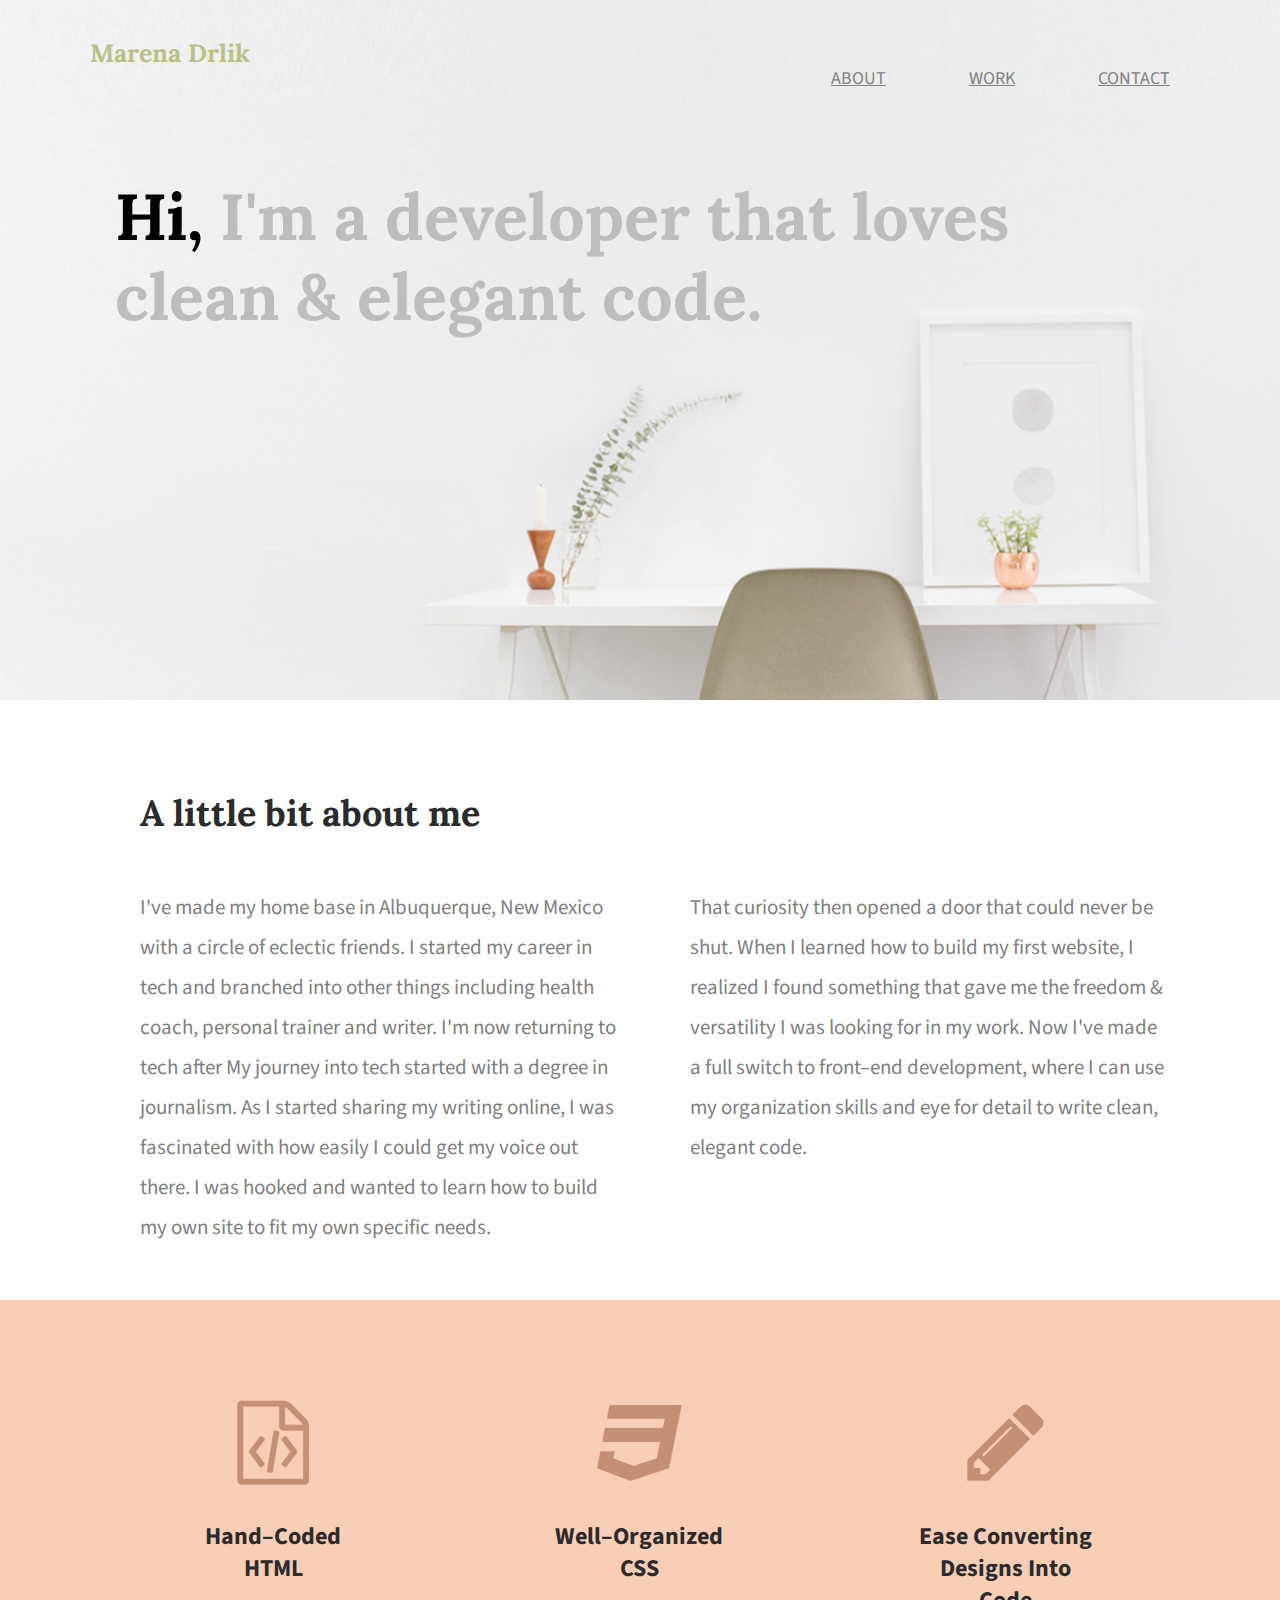
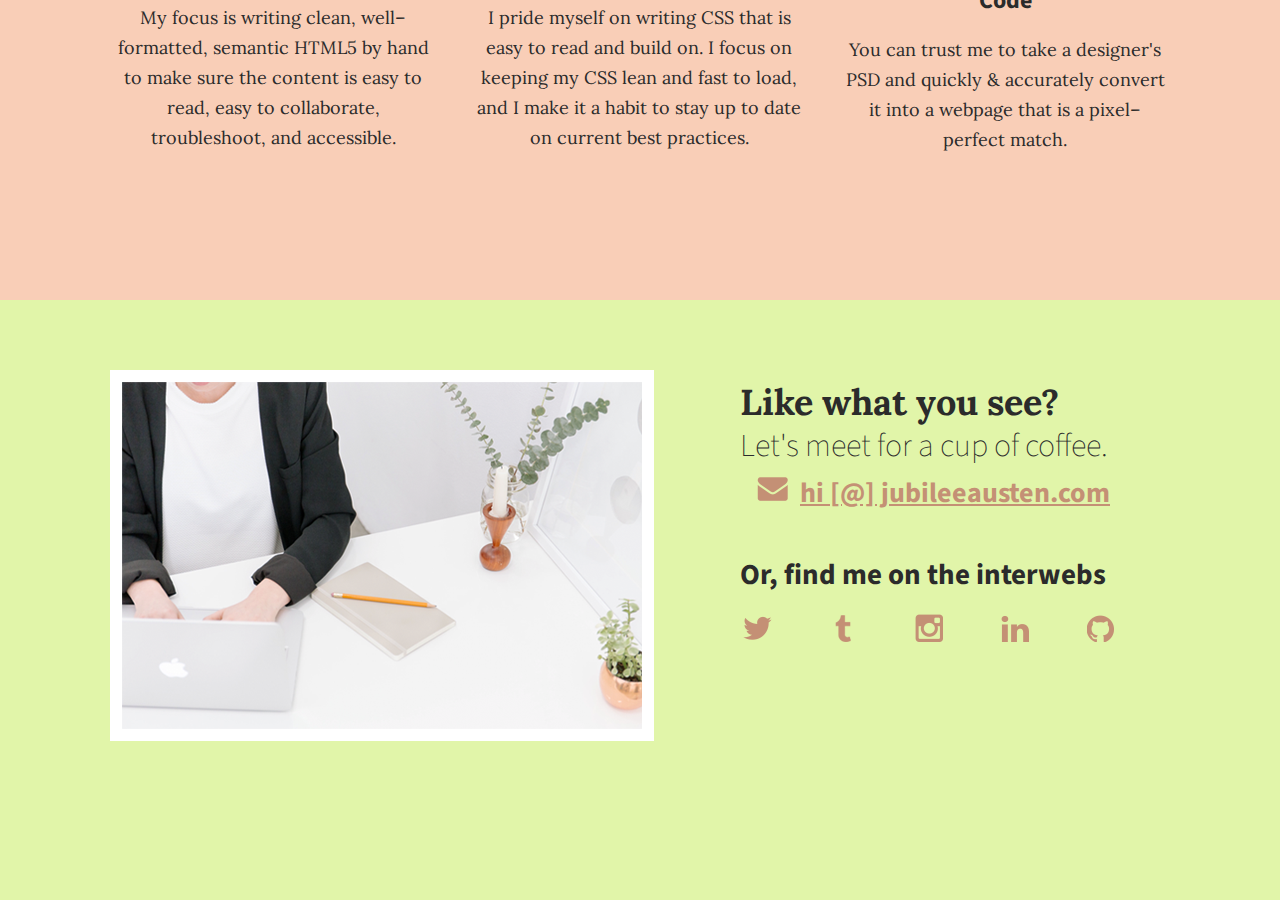
==== index.html @ fa3e3441 "My professional website" ====
<!DOCTYPE html>
<html lang="en">
<head>
	<meta charset="utf-8" />
	<title>Marena Drlik | Developer</title>
	<link rel="stylesheet" href="css/normalize.css">
	<link rel="stylesheet" href="css/main.css">
	<link href='https://fonts.googleapis.com/css?family=Source+Sans+Pro:400,700' rel='stylesheet' type='text/css'>
	<link href="https://fonts.googleapis.com/css?family=Lora:400,700" rel="stylesheet" type="text/css">
	<meta name="generator" content="BBEdit 12.1" />
</head>
<body>
	<header>
		<div class="full-width">
			<div class="half-width">
				<h1>Marena Drlik</h1>
			</div>
			<div class="half-width">
				<nav>
					<ul>
						<li><a href="#about">about</a></li>
						<li><a href="#work">work</a></li>
						<li><a href="#contact">contact</a></li>
					</ul>
				</nav>
			</div>
			<h2>Hi, <span>I'm a developer that loves clean &amp; elegant code.</span></h2>
		</div>
	</header>
	
	<main>
		<section id="about">
			<div class="full-width">
				<h2>A little bit about me</h2>
				<div class="half-width">
					<p>I've made my home base in Albuquerque, New Mexico with a circle of eclectic friends. I started my career in tech and branched into other things including health coach, personal trainer and writer. I'm now returning to tech after  My journey into tech started with a degree in journalism. As I started sharing my writing online, I was fascinated with how easily I could get my voice out there. I was hooked and wanted to learn how to build my own site to fit my own specific needs.</p>					
				</div>
				<div class="half-width">
				<p>That curiosity then opened a door that could never be shut. When I learned how to build my first website, I realized I found something that gave me the freedom &amp; versatility I was looking for in my work. Now I've made a full switch to front&ndash;end development, where I can use my organization skills and eye for detail to write clean, elegant code.</p>
				</div>
			</div>
		</section>
		
		<section id="work">
			<div class="full-width">
				<div class="third-width">
					<img src="image/icon-html.png" alt="HTML Icon"/>
					<h3>Hand&ndash;Coded HTML</h3>
					<p>My focus is writing clean, well&ndash;formatted, semantic HTML5 by hand to make sure the content is easy to read, easy to collaborate, troubleshoot, and accessible.</p>
				</div>
				<div class="third-width">
					<img src="image/icon-css.png" alt="CSS Icon"/>
					<h3>Well&ndash;Organized CSS</h3>
					<p>I pride myself on writing CSS that is easy to read and build on. I focus on keeping my CSS lean and fast to load, and I make it a habit to stay up to date on current best practices.</p> 
				</div>
				<div class="third-width">
					<img src="image/icon-pencil.png" alt="Pencil Icon"/>
					<h3>Ease Converting Designs Into Code</h3>
					<p>You can trust me to take a designer's PSD and quickly &amp; accurately convert it into a webpage that is a pixel&ndash;perfect match.</p>
				</div>
			</div>
		</section>
		
		<footer id="contact">
			<div class="full-width">
				<div class="half-width">
					<img id="contact-img" src="image/contact.png" alt="Woman Working at Laptop">
				</div>
				<div class="half-width">
					<h2>Like what you see?</h2>
					<h3 id="email-header">Let's meet for a cup of coffee.</h3>
					<a href="mailto:hi@jubileeausten.com"><img id="envelope" src="image/icon-envelope.png" alt="Envelope Icon">hi [@] jubileeausten.com</a>
					<h3 id="socialmedia-header">Or, find me on the interwebs</h3>
					<ul>
						<li><a href="http://www.twitter.com"><img src="image/icon-twitter.png" alt="Twitter Icon"></a></li>
						<li><a href="http://www.tumblr.com"><img src="image/icon-tumblr.png" alt="Tumblr Icon"></a></li>
						<li><a href="http://www.instagram.com"><img src="image/icon-instagram.png" alt="Instagram Icon"></a></li>
						<li><a href="http://www.linkedin.com"><img src="image/icon-linkedin.png" alt="LinkedIn Icon"></a></li>
						<li><a href="http://www.github.com"><img src="image/icon-github.png" alt="GitHub Icon"></a></li>
					</ul>
				</div>
			</div>
		</footer>
	</main>
</body>
</html>
---- css/main.css ----
/****** BASE STYLES ********/
body{
	font-family: 'Source Sans Pro', sans serif;
	color: #2b2b2b;
}

#about, #work, #contact {
	height: 600px;
}

/****** GRID ******/
.full-width{
	width: 1100px;
	margin: 0 auto;
}

.half-width{
	width: 550px;
	float: left;
}

.third-width{
	width: 366px;
	float: left;
}

/****** Header Section ******/
header{
	background: no-repeat url("../image/hero-700.png");
	background-size: cover;
	height: 700px;
}

header h1{
	padding: 20px 0;
	font-family: "Lora";
	font-size: 25px;
	color: #BBC085;
}

header h2{
	width: 900px;
	clear: both;
	font-family: "Lora";
	font-size: 65px;
	line-height: 80px;
	color: black;
	padding: 20px 0 20px 25px;
}
header h2 span{
	color: #BDBDBD;
}

nav{
	float: right;
	padding: 50px 20px;
}

nav ul li{
	display: inline-block;
}

nav ul li a{
	text-transform: uppercase;
	text-decoration: underline;
	font-size: 18px;
	color: #828282;
	padding-left: 80px;
}

/****** About Section ******/
#about .full-width{
	padding: 60px 0;
}

#about h2{
	font-family: "Lora", serif;
	font-size: 36px;
	padding-left: 50px;
}

#about p{
	font-size: 21px;
	color: #7F7F7F;
	line-height: 40px;
	padding-left: 50px;
	padding-right: 20px;
}

/****** Work Section ******/
#work{
	background: #F9CEB7;
	text-align: center;
}

#work .full-width{
	padding: 100px 0;
}

#work img{
	padding-bottom: 30px;
}

#work h3{
	font-size: 24px;
	line-height: 32px;
	width: 50%;
	margin: 0 auto;
}

#work p{
	font-family: "Lora";
	font-size: 18px;
	line-height: 30px;
	padding: 0 20px;
}

/****** Contact Section (in footer) ******/
#contact{
	background: #E1F5A9;
}

#contact .full-width{
	padding: 50px 0;
}

#contact img#contact-img{
	margin: 20px;
	border: 12px solid #FFFFFF;
}

#contact h2, #contact #email-header, #contact #socialmedia-header, #contact ul
{
	padding-left: 100px;
}

#contact #envelope{
	padding: 0 10px 0 115px;
}

#contact h2{
	font-family: "Lora";
	font-size: 36px;
	line-height: 44px;
}

#contact #email-header{
	font-size: 32px;
	font-weight: 100;
	line-height: 44px;
	margin: -30px 0 5px 0;
}

#contact #socialmedia-header{
	font-size: 29px;
	font-weight: bold;
	line-height: 44px;
	margin: 40px 0 0 0;
}

#contact a{
	text-decoration: underline;
	color: #C49075;
	font-weight: bold;
	font-size: 28px;
}

#contact ul{
	list-style: none;
}

#contact ul li{
	display: inline-block;
}

#contact ul img{
	font-size: 32px;
	padding-right: 48px;
}
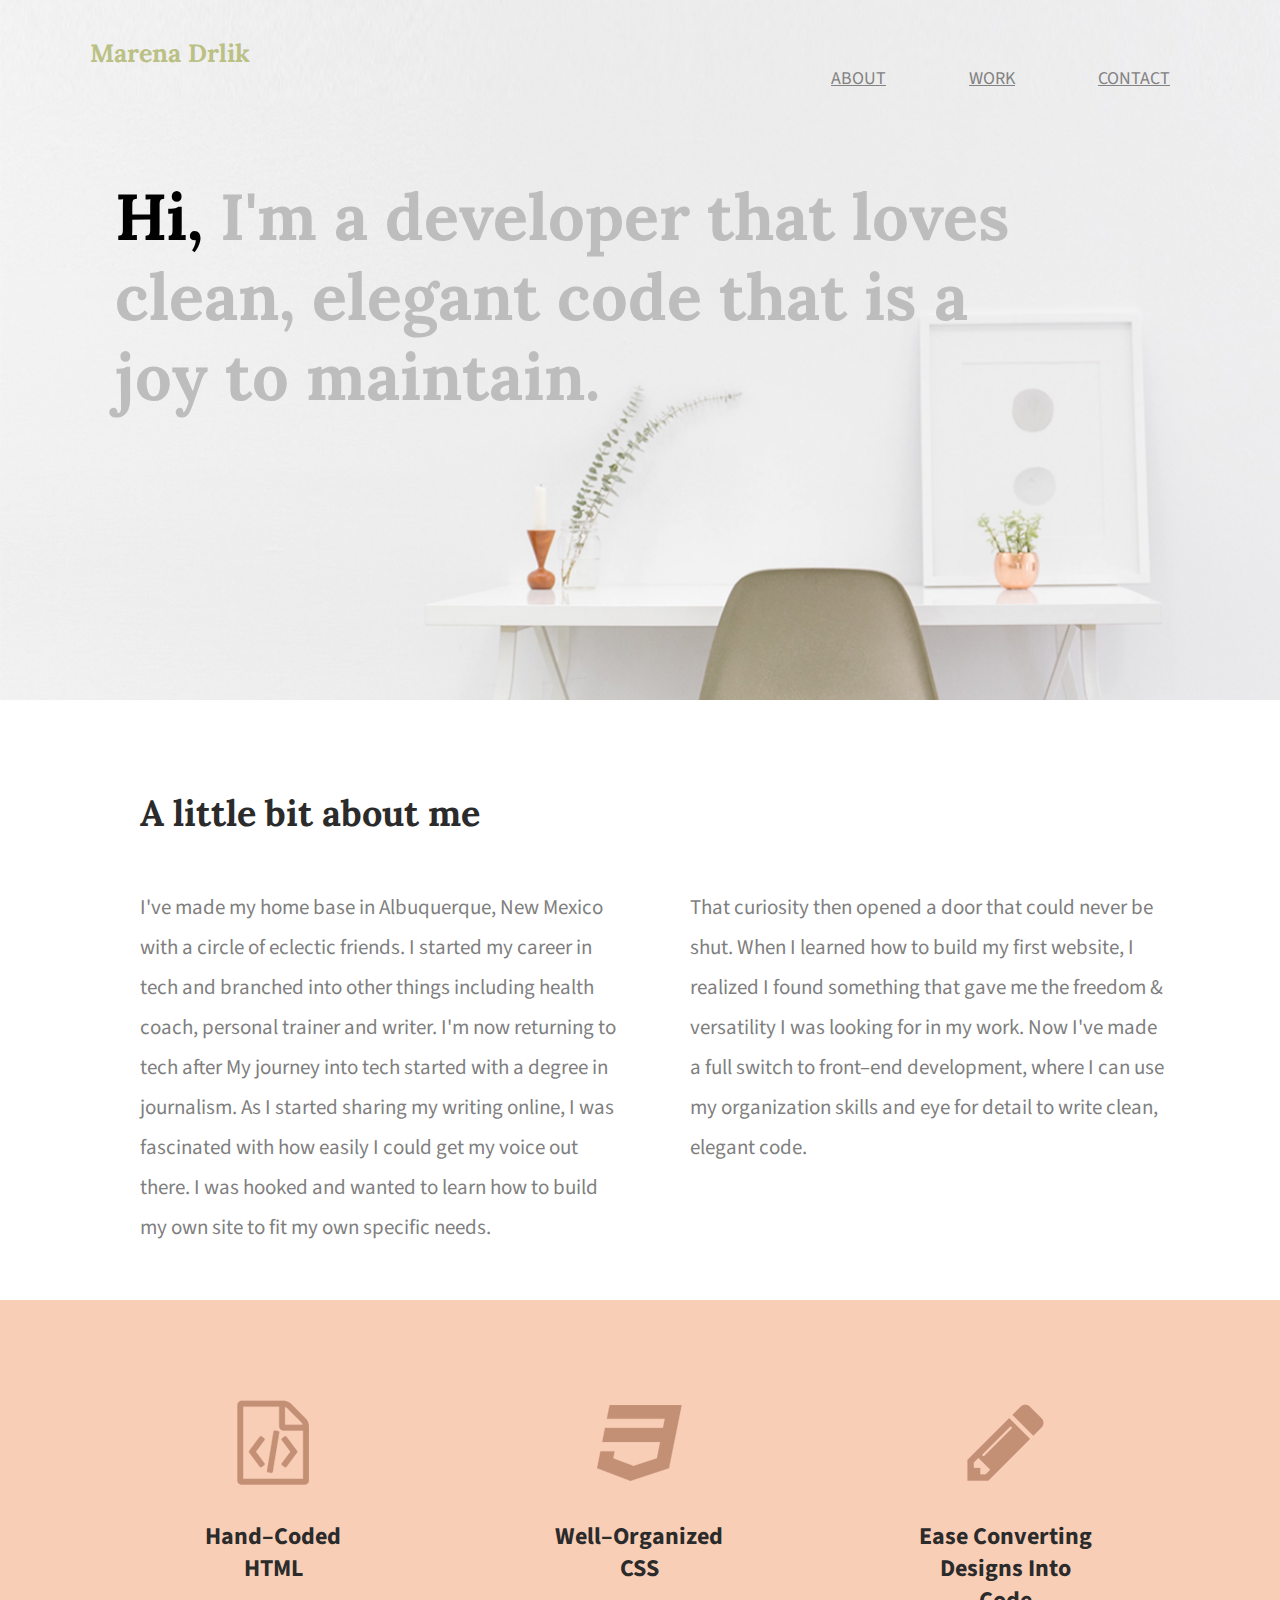
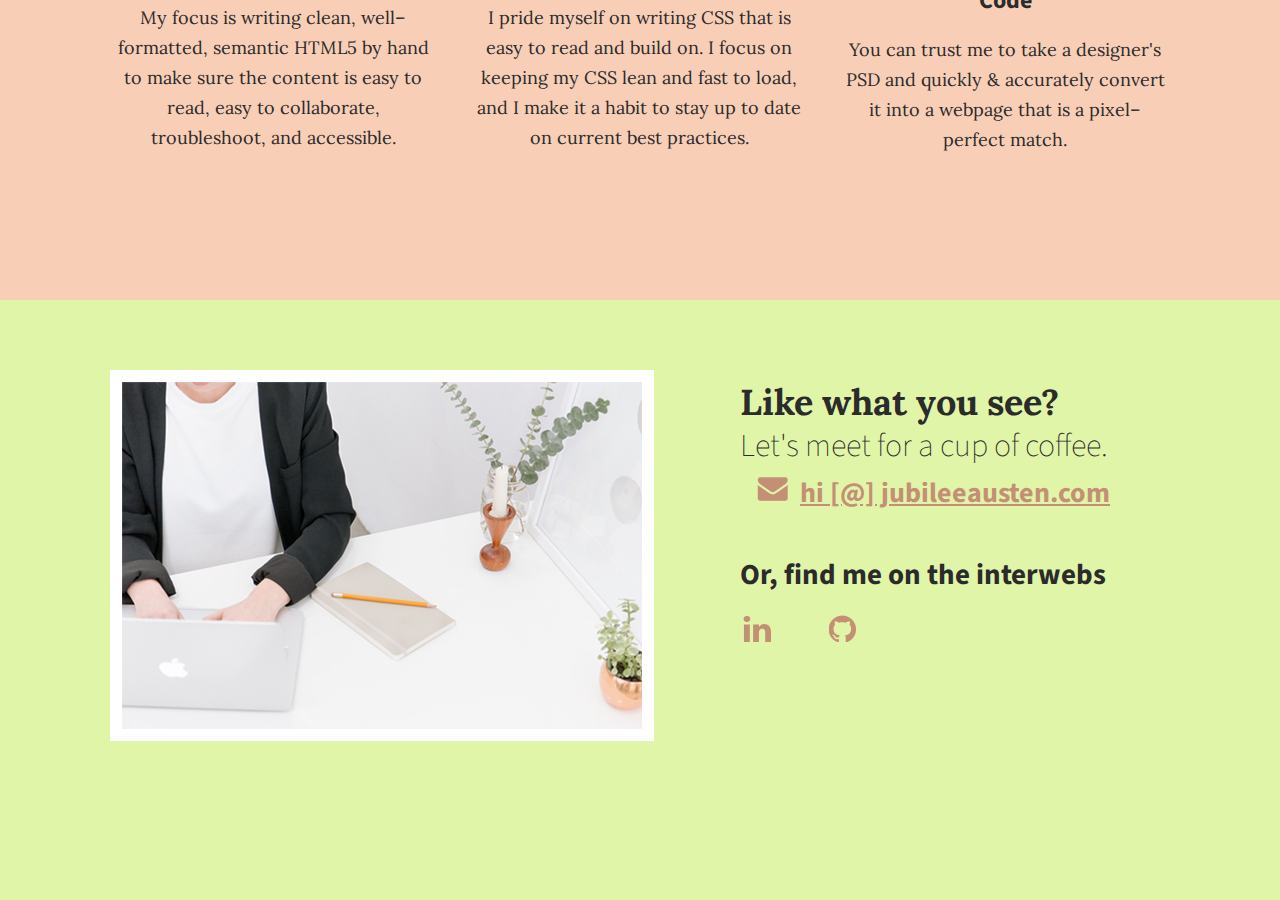
==== commit 8f7f83fa: "Update index.html" ====
--- a/index.html
+++ b/index.html
@@ -24,7 +24,7 @@
 					</ul>
 				</nav>
 			</div>
-			<h2>Hi, <span>I'm a developer that loves clean &amp; elegant code.</span></h2>
+			<h2>Hi, <span>I'm a developer that loves clean, elegant code that is a joy to maintain.</span></h2>
 		</div>
 	</header>
 	
@@ -69,14 +69,11 @@
 				<div class="half-width">
 					<h2>Like what you see?</h2>
 					<h3 id="email-header">Let's meet for a cup of coffee.</h3>
-					<a href="mailto:hi@jubileeausten.com"><img id="envelope" src="image/icon-envelope.png" alt="Envelope Icon">hi [@] jubileeausten.com</a>
+					<a href="mailto:drlik@drlikwebdeveloper.com"><img id="envelope" src="image/icon-envelope.png" alt="Envelope Icon">hi [@] jubileeausten.com</a>
 					<h3 id="socialmedia-header">Or, find me on the interwebs</h3>
 					<ul>
-						<li><a href="http://www.twitter.com"><img src="image/icon-twitter.png" alt="Twitter Icon"></a></li>
-						<li><a href="http://www.tumblr.com"><img src="image/icon-tumblr.png" alt="Tumblr Icon"></a></li>
-						<li><a href="http://www.instagram.com"><img src="image/icon-instagram.png" alt="Instagram Icon"></a></li>
-						<li><a href="http://www.linkedin.com"><img src="image/icon-linkedin.png" alt="LinkedIn Icon"></a></li>
-						<li><a href="http://www.github.com"><img src="image/icon-github.png" alt="GitHub Icon"></a></li>
+						<li><a href="https://www.linkedin.com/in/marenadrlik/"><img src="image/icon-linkedin.png" alt="LinkedIn Icon"></a></li>
+						<li><a href="http://www.github.com/mdrlik0125"><img src="image/icon-github.png" alt="GitHub Icon"></a></li>
 					</ul>
 				</div>
 			</div>
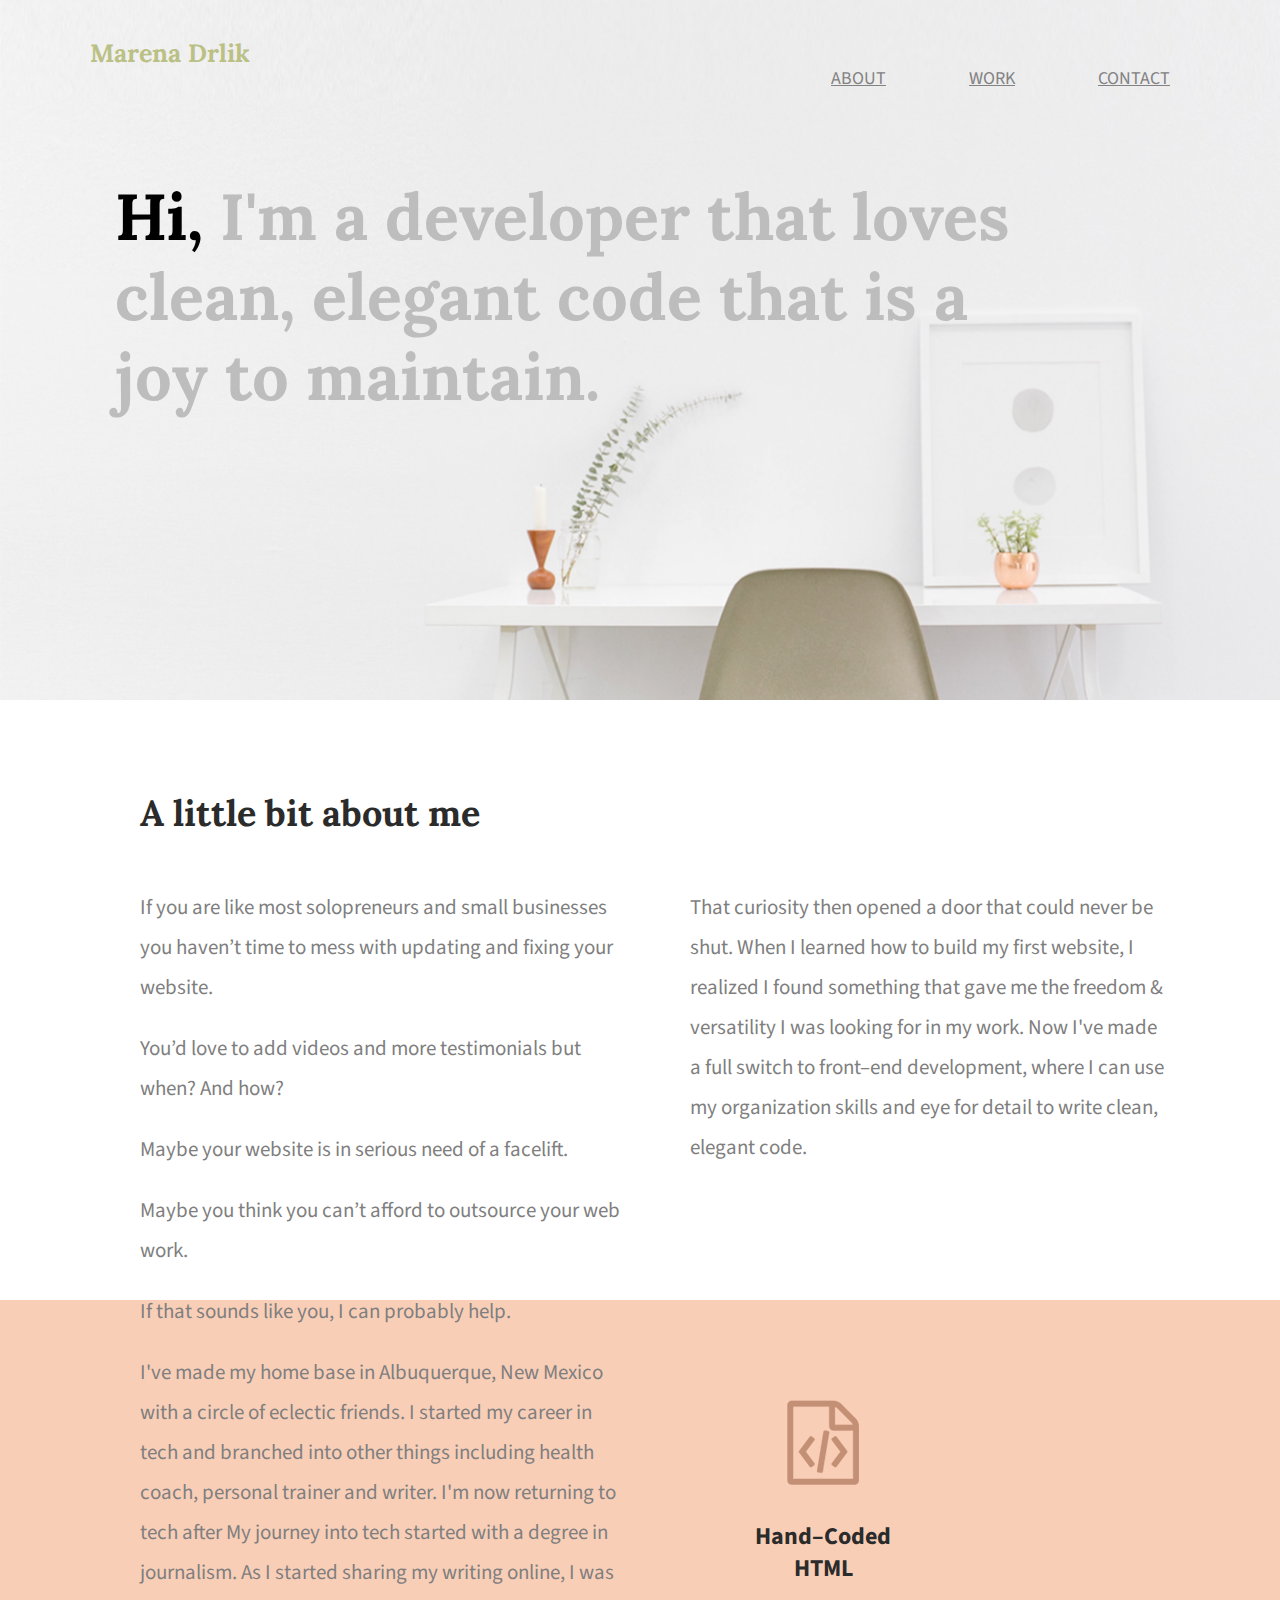
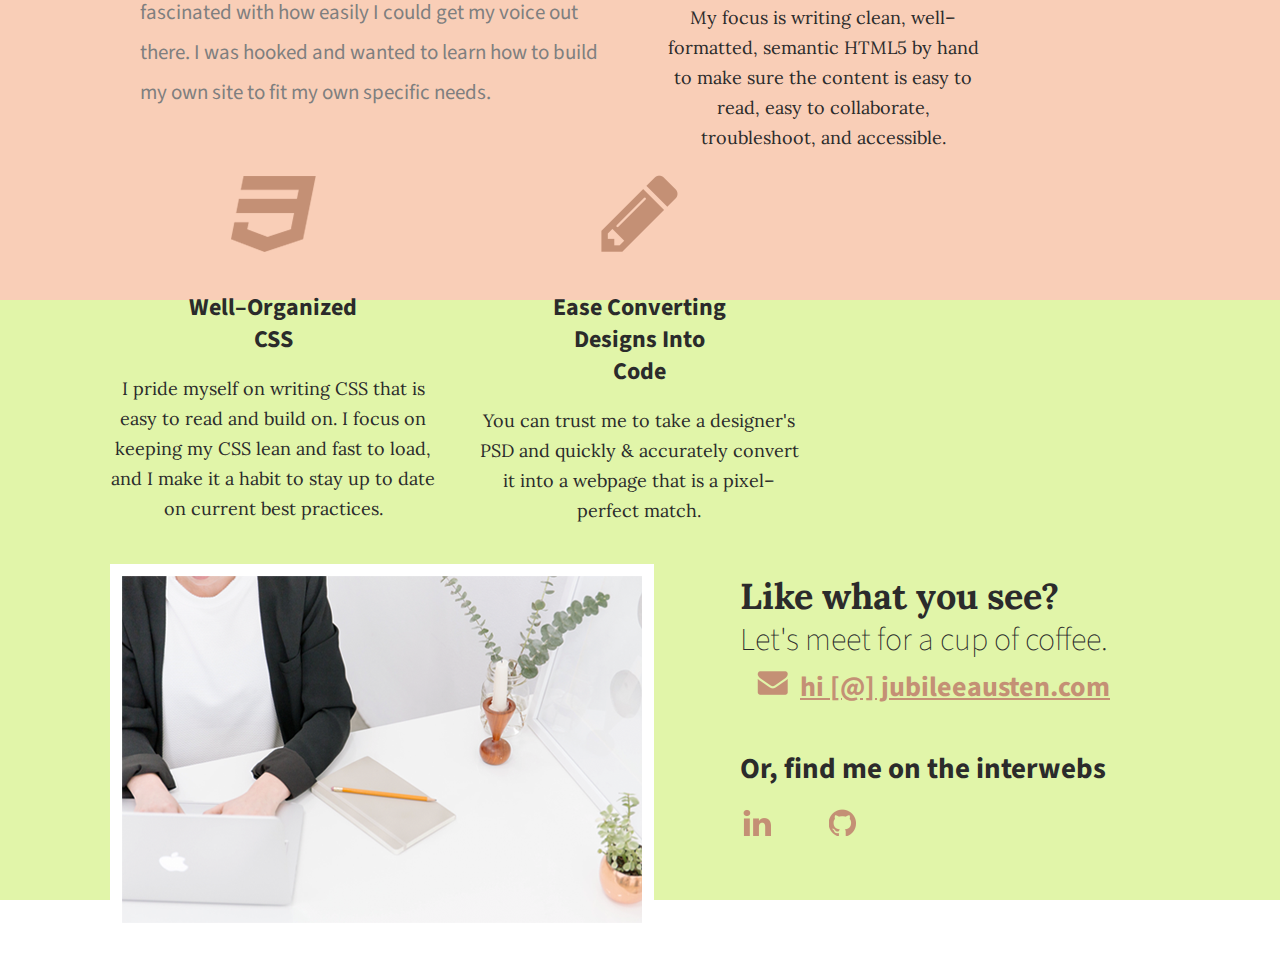
==== commit 3774c910: "Update index.html" ====
--- a/index.html
+++ b/index.html
@@ -33,7 +33,12 @@
 			<div class="full-width">
 				<h2>A little bit about me</h2>
 				<div class="half-width">
-					<p>I've made my home base in Albuquerque, New Mexico with a circle of eclectic friends. I started my career in tech and branched into other things including health coach, personal trainer and writer. I'm now returning to tech after  My journey into tech started with a degree in journalism. As I started sharing my writing online, I was fascinated with how easily I could get my voice out there. I was hooked and wanted to learn how to build my own site to fit my own specific needs.</p>					
+					<p>If you are like most solopreneurs and small businesses you haven’t time to mess with updating and fixing your website.</p>
+					<p>You’d love to add videos and more testimonials but when? And how?</p>
+					<p>Maybe your website is in serious need of a facelift. </p>
+					<p>Maybe you think you can’t afford to outsource your web work.</p>
+					<p>If that sounds like you, I can probably help.</p>
+<p>I've made my home base in Albuquerque, New Mexico with a circle of eclectic friends. I started my career in tech and branched into other things including health coach, personal trainer and writer. I'm now returning to tech after  My journey into tech started with a degree in journalism. As I started sharing my writing online, I was fascinated with how easily I could get my voice out there. I was hooked and wanted to learn how to build my own site to fit my own specific needs.</p>					
 				</div>
 				<div class="half-width">
 				<p>That curiosity then opened a door that could never be shut. When I learned how to build my first website, I realized I found something that gave me the freedom &amp; versatility I was looking for in my work. Now I've made a full switch to front&ndash;end development, where I can use my organization skills and eye for detail to write clean, elegant code.</p>
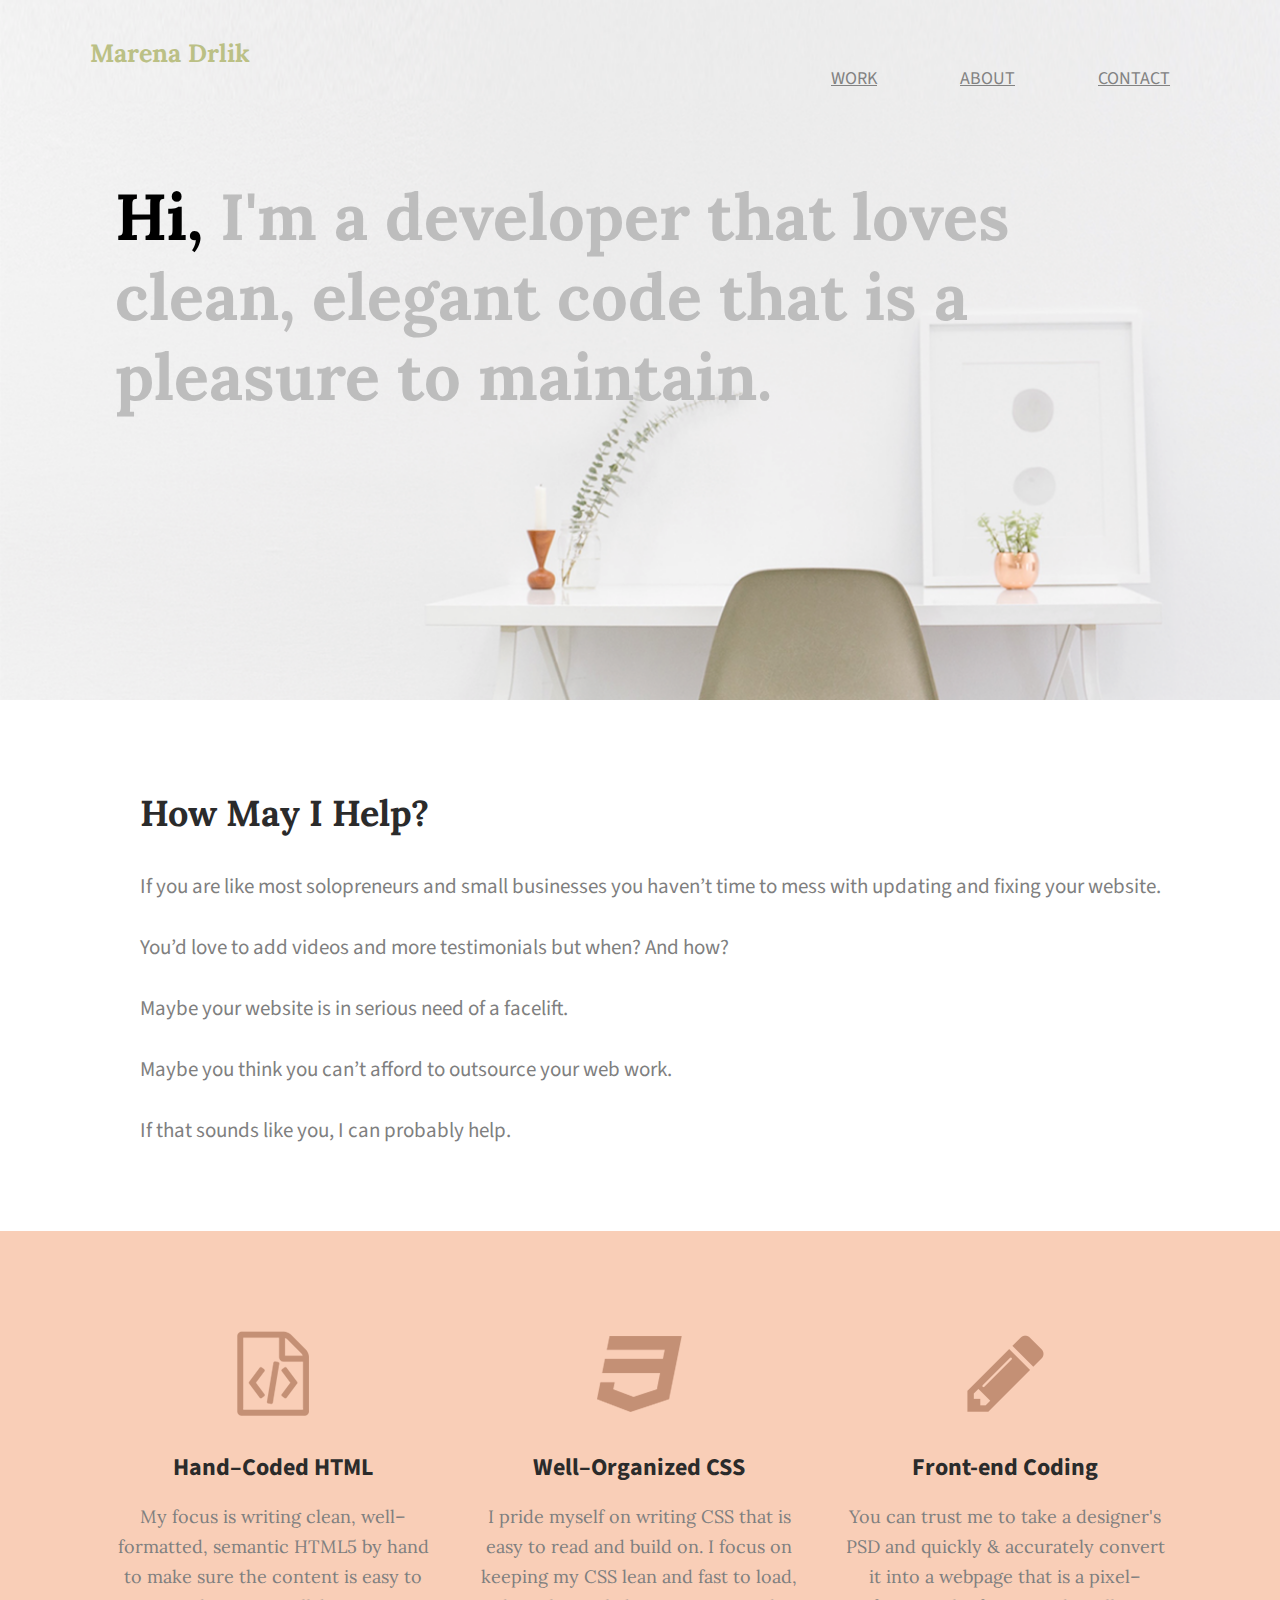
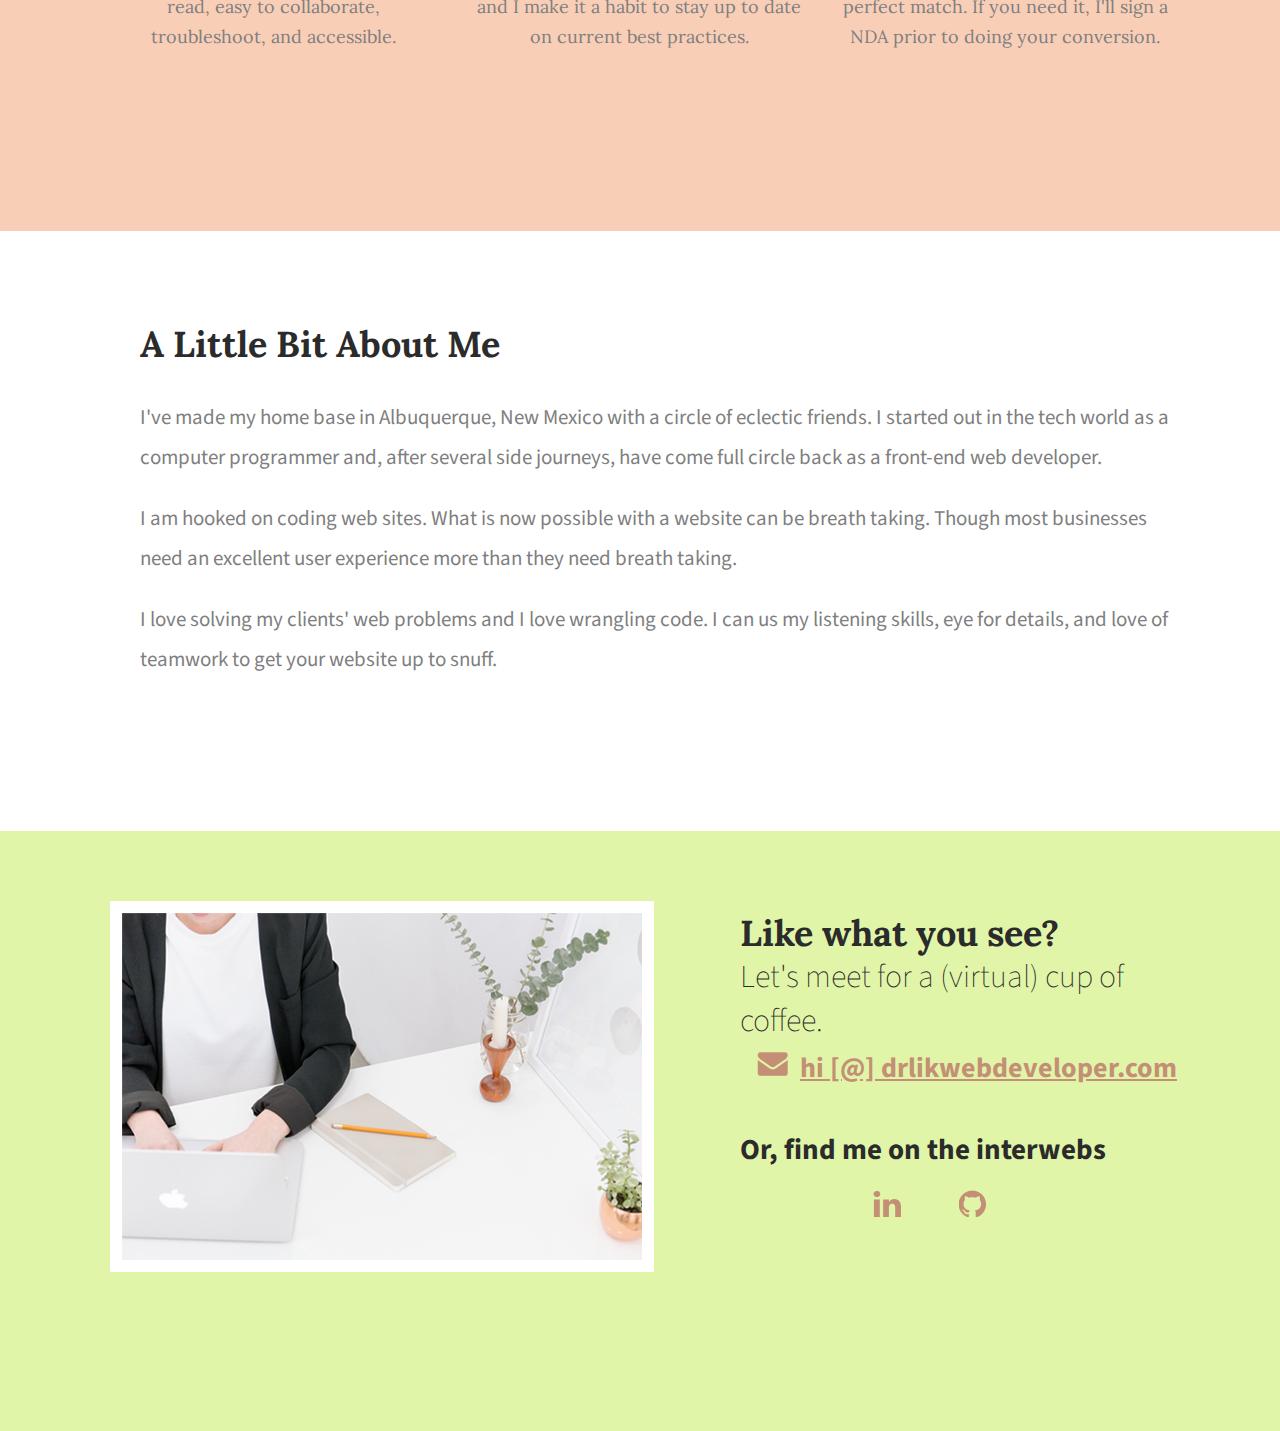
==== commit ee4d91cf: "Got all the desired changed into website" ====
--- a/index.html
+++ b/index.html
@@ -18,35 +18,27 @@
 			<div class="half-width">
 				<nav>
 					<ul>
+						<li><a href="#work1">work</a></li>
 						<li><a href="#about">about</a></li>
-						<li><a href="#work">work</a></li>
 						<li><a href="#contact">contact</a></li>
 					</ul>
 				</nav>
 			</div>
-			<h2>Hi, <span>I'm a developer that loves clean, elegant code that is a joy to maintain.</span></h2>
+			<h2>Hi, <span>I'm a developer that loves clean, elegant code that is a pleasure to maintain.</span></h2>
 		</div>
 	</header>
-	
+
 	<main>
-		<section id="about">
+		<section id="work1">
 			<div class="full-width">
-				<h2>A little bit about me</h2>
-				<div class="half-width">
+				<h2>How May I Help?</h2>
 					<p>If you are like most solopreneurs and small businesses you haven’t time to mess with updating and fixing your website.</p>
 					<p>You’d love to add videos and more testimonials but when? And how?</p>
 					<p>Maybe your website is in serious need of a facelift. </p>
 					<p>Maybe you think you can’t afford to outsource your web work.</p>
 					<p>If that sounds like you, I can probably help.</p>
-<p>I've made my home base in Albuquerque, New Mexico with a circle of eclectic friends. I started my career in tech and branched into other things including health coach, personal trainer and writer. I'm now returning to tech after  My journey into tech started with a degree in journalism. As I started sharing my writing online, I was fascinated with how easily I could get my voice out there. I was hooked and wanted to learn how to build my own site to fit my own specific needs.</p>					
-				</div>
-				<div class="half-width">
-				<p>That curiosity then opened a door that could never be shut. When I learned how to build my first website, I realized I found something that gave me the freedom &amp; versatility I was looking for in my work. Now I've made a full switch to front&ndash;end development, where I can use my organization skills and eye for detail to write clean, elegant code.</p>
-				</div>
 			</div>
-		</section>
-		
-		<section id="work">
+			<section id="work2">
 			<div class="full-width">
 				<div class="third-width">
 					<img src="image/icon-html.png" alt="HTML Icon"/>
@@ -56,16 +48,29 @@
 				<div class="third-width">
 					<img src="image/icon-css.png" alt="CSS Icon"/>
 					<h3>Well&ndash;Organized CSS</h3>
-					<p>I pride myself on writing CSS that is easy to read and build on. I focus on keeping my CSS lean and fast to load, and I make it a habit to stay up to date on current best practices.</p> 
+					<p>I pride myself on writing CSS that is easy to read and build on. I focus on keeping my CSS lean and fast to load, and I make it a habit to stay up to date on current best practices.</p>
 				</div>
 				<div class="third-width">
 					<img src="image/icon-pencil.png" alt="Pencil Icon"/>
-					<h3>Ease Converting Designs Into Code</h3>
-					<p>You can trust me to take a designer's PSD and quickly &amp; accurately convert it into a webpage that is a pixel&ndash;perfect match.</p>
+					<h3>Front-end Coding<!-- (PSD to HTML)--></h3>
+					<p>You can trust me to take a designer's PSD and quickly &amp; accurately convert it into a webpage that is a pixel&ndash;perfect match. If you need it, I'll sign a NDA prior to doing your conversion.</p>
 				</div>
 			</div>
 		</section>
-		
+
+		<!--<section id="work">
+
+		</section>-->
+
+		<section id="about">
+			<div class="full-width">
+				<h2>A Little Bit About Me</h2>
+				<p>I've made my home base in Albuquerque, New Mexico with a circle of eclectic friends. I started out in the tech world as a computer programmer and, after several side journeys, have come full circle back as a front-end web developer.</p>
+				<p>I am hooked on coding web sites. What is now possible with a website can be breath taking. Though most businesses need an excellent user experience more than they need breath taking.</p>
+				<p>I love solving my clients' web problems and I love wrangling code. I can us my listening skills, eye for details, and love of teamwork to get your website up to snuff.</p>
+			</div>
+		</section>
+
 		<footer id="contact">
 			<div class="full-width">
 				<div class="half-width">
@@ -73,8 +78,8 @@
 				</div>
 				<div class="half-width">
 					<h2>Like what you see?</h2>
-					<h3 id="email-header">Let's meet for a cup of coffee.</h3>
-					<a href="mailto:drlik@drlikwebdeveloper.com"><img id="envelope" src="image/icon-envelope.png" alt="Envelope Icon">hi [@] jubileeausten.com</a>
+					<h3 id="email-header">Let's meet for a (virtual) cup of coffee.</h3>
+					<a href="drlik@drlikwebdeveloper.com"><img id="envelope" src="image/icon-envelope.png" alt="Envelope Icon">hi [@] drlikwebdeveloper.com</a>
 					<h3 id="socialmedia-header">Or, find me on the interwebs</h3>
 					<ul>
 						<li><a href="https://www.linkedin.com/in/marenadrlik/"><img src="image/icon-linkedin.png" alt="LinkedIn Icon"></a></li>
--- a/css/main.css
+++ b/css/main.css
@@ -4,7 +4,7 @@
 	color: #2b2b2b;
 }
 
-#about, #work, #contact {
+#work1, #work2, #about, #contact {
 	height: 600px;
 }
 
@@ -68,6 +68,53 @@
 	padding-left: 80px;
 }
 
+/****** Work1 Section ******/
+#work1 .full-width{
+	padding: 60px 0;
+}
+
+#work1 h2{
+	font-family: "Lora", serif;
+	font-size: 36px;
+	padding-left: 50px;
+}
+
+#work1 p{
+	font-size: 21px;
+	color: #7F7F7F;
+	line-height: 40px;
+	padding-left: 50px;
+	padding-right: 20px;
+}
+
+/****** Work2 Section ******/
+#work2{
+	background: #F9CEB7;
+	text-align: center;
+}
+
+#work2 .full-width{
+	padding: 100px 0;
+}
+
+#work2 img{
+	padding-bottom: 30px;
+}
+
+#work2 h3{
+	font-size: 24px;
+	line-height: 32px;
+	width: 60%;
+	margin: 0 auto;
+}
+
+#work2 p{
+	font-family: "Lora";
+	font-size: 18px;
+	line-height: 30px;
+	padding: 0 20px;
+}
+
 /****** About Section ******/
 #about .full-width{
 	padding: 60px 0;
@@ -85,34 +132,6 @@
 	line-height: 40px;
 	padding-left: 50px;
 	padding-right: 20px;
-}
-
-/****** Work Section ******/
-#work{
-	background: #F9CEB7;
-	text-align: center;
-}
-
-#work .full-width{
-	padding: 100px 0;
-}
-
-#work img{
-	padding-bottom: 30px;
-}
-
-#work h3{
-	font-size: 24px;
-	line-height: 32px;
-	width: 50%;
-	margin: 0 auto;
-}
-
-#work p{
-	font-family: "Lora";
-	font-size: 18px;
-	line-height: 30px;
-	padding: 0 20px;
 }
 
 /****** Contact Section (in footer) ******/
@@ -171,18 +190,11 @@
 
 #contact ul li{
 	display: inline-block;
+	position: relative;
+	left: 130px;
 }
 
 #contact ul img{
 	font-size: 32px;
 	padding-right: 48px;
 }
-
-
-
-
-
-
-
-
-
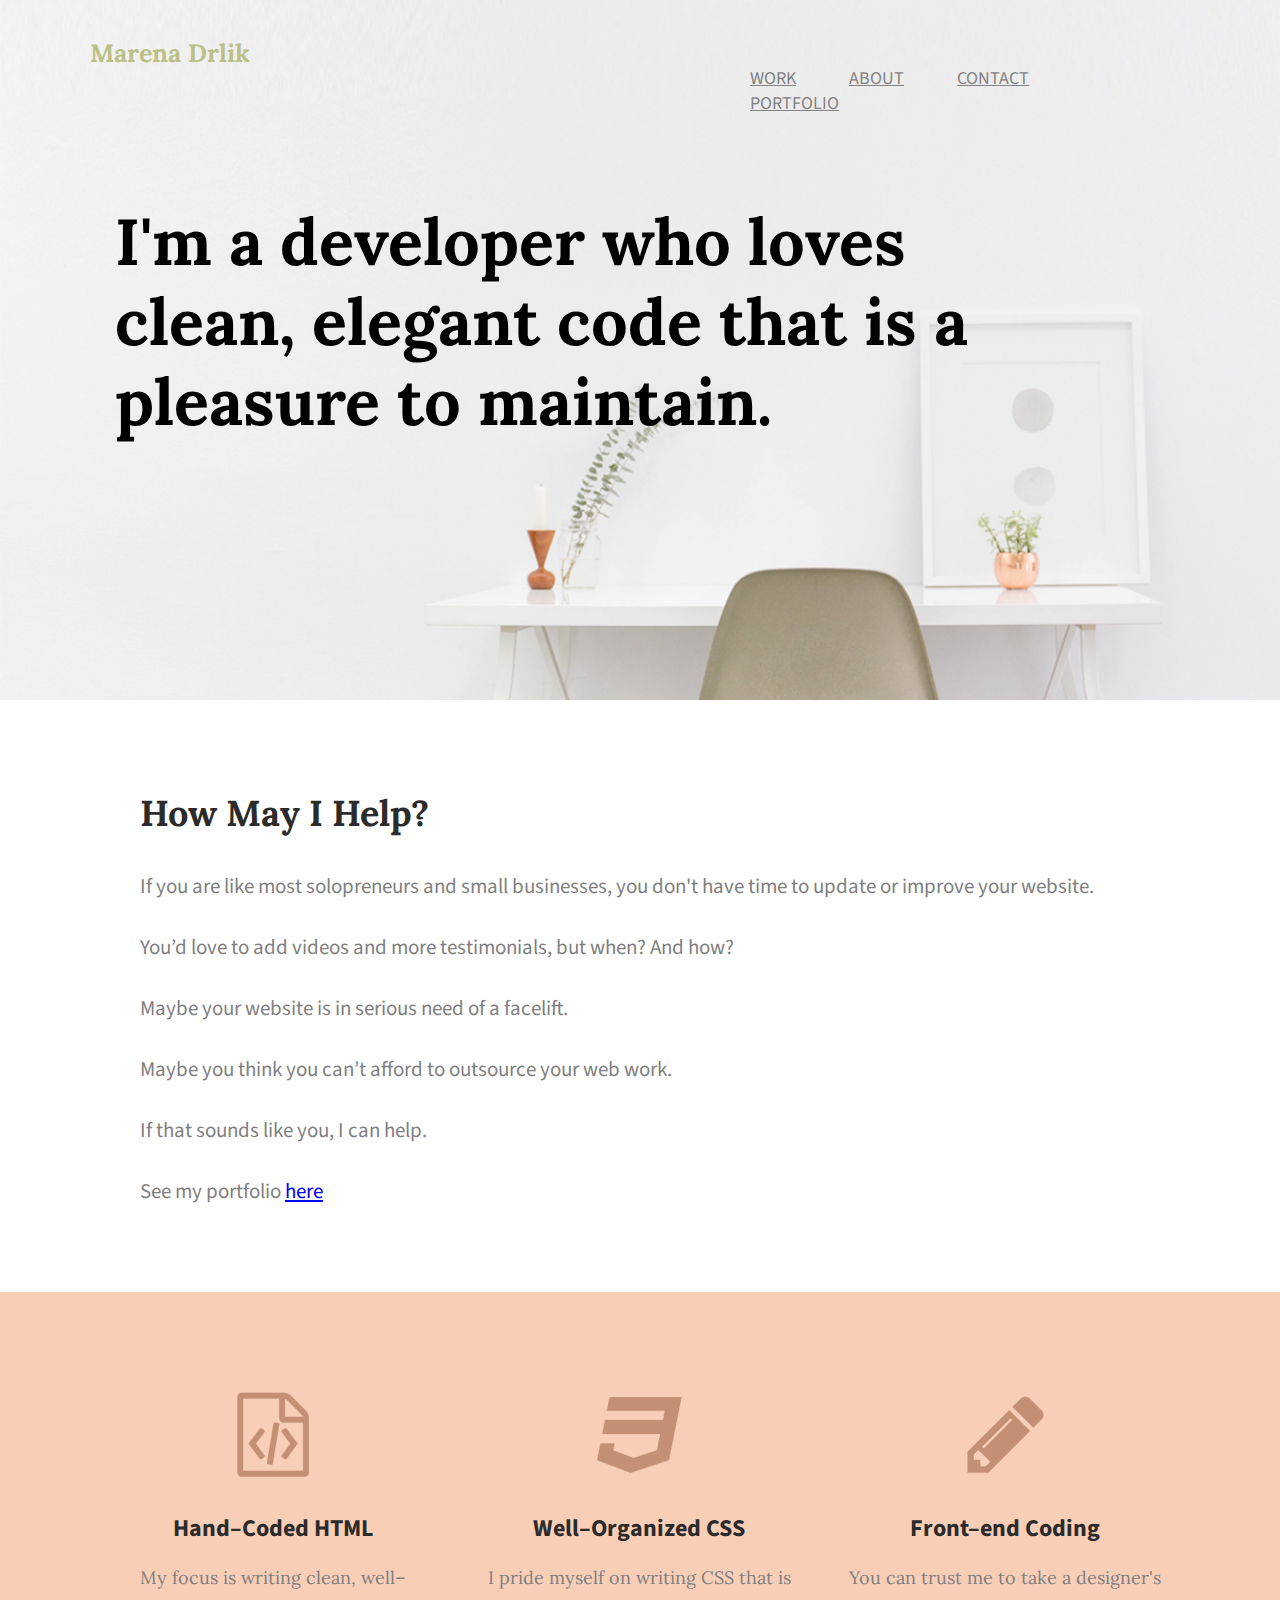
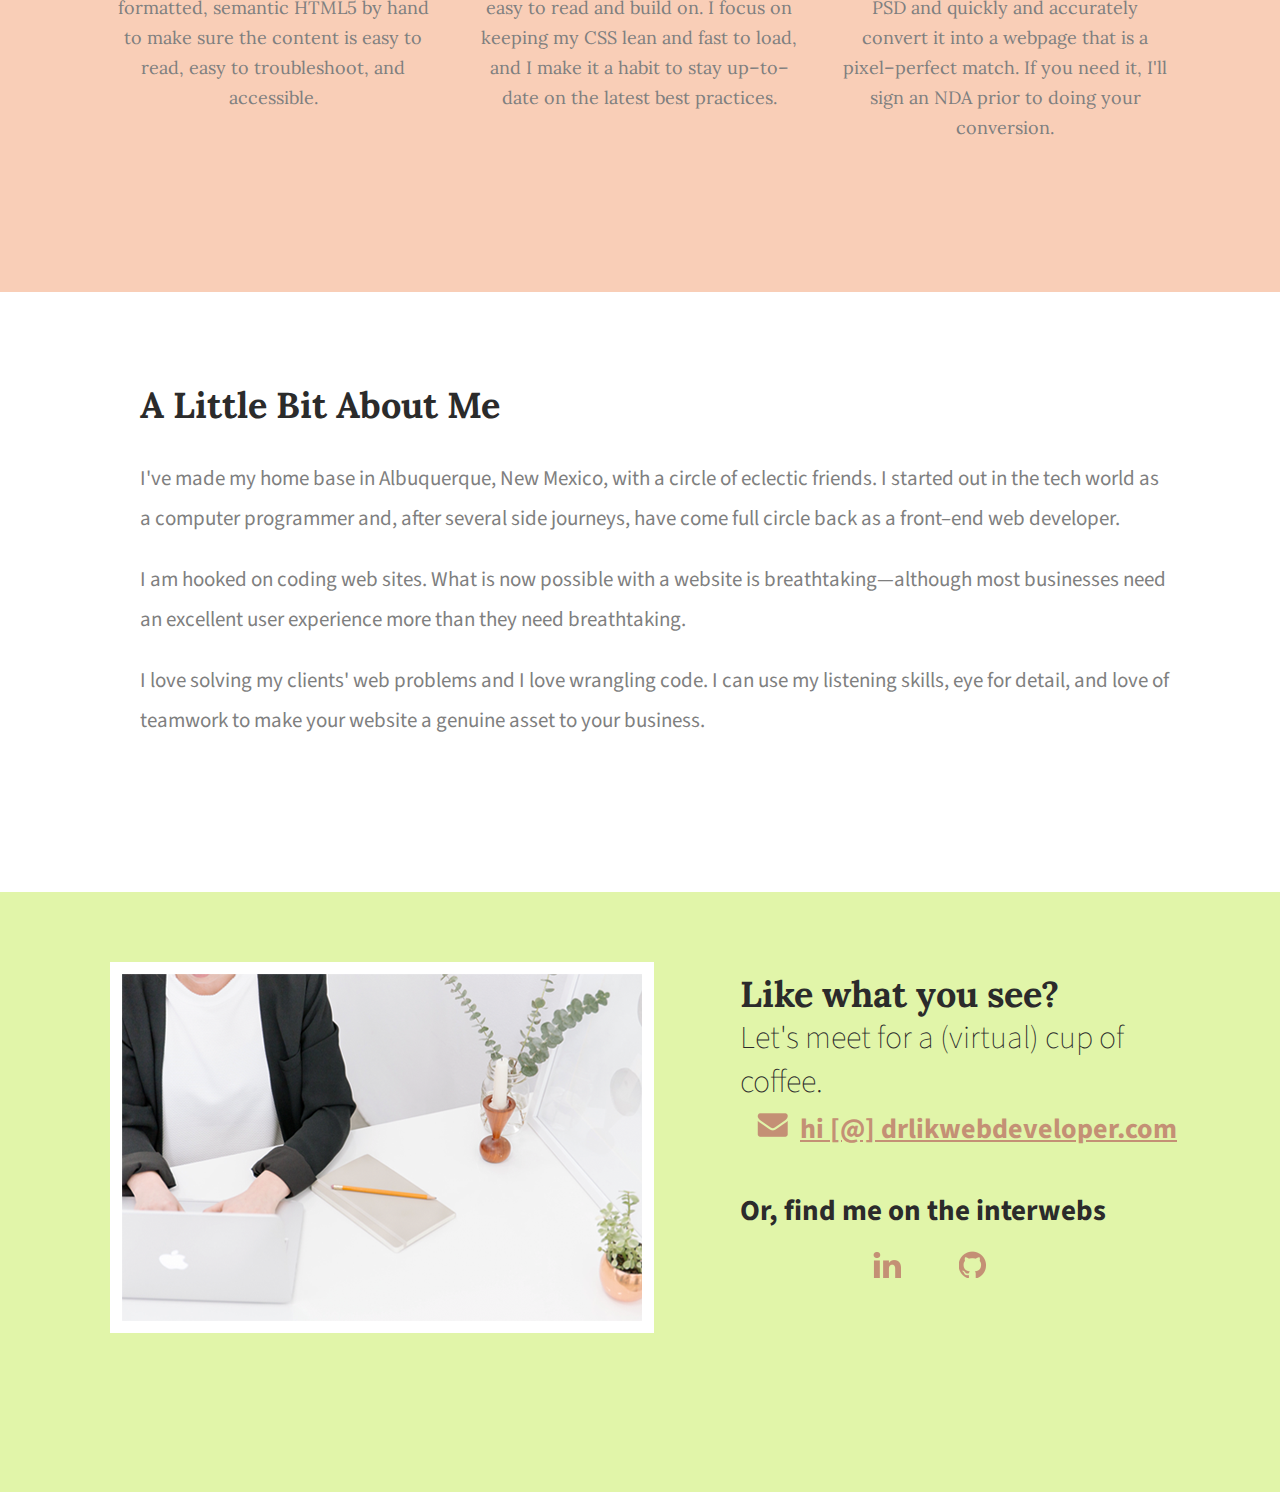
==== commit 3e3a815b: "Copyedits added to website" ====
--- a/index.html
+++ b/index.html
@@ -7,7 +7,6 @@
 	<link rel="stylesheet" href="css/main.css">
 	<link href='https://fonts.googleapis.com/css?family=Source+Sans+Pro:400,700' rel='stylesheet' type='text/css'>
 	<link href="https://fonts.googleapis.com/css?family=Lora:400,700" rel="stylesheet" type="text/css">
-	<meta name="generator" content="BBEdit 12.1" />
 </head>
 <body>
 	<header>
@@ -21,10 +20,11 @@
 						<li><a href="#work1">work</a></li>
 						<li><a href="#about">about</a></li>
 						<li><a href="#contact">contact</a></li>
+						<li><a href="work/index.html">portfolio</a></li>
 					</ul>
 				</nav>
 			</div>
-			<h2>Hi, <span>I'm a developer that loves clean, elegant code that is a pleasure to maintain.</span></h2>
+			<h2>I'm a developer who loves clean, elegant code that is a pleasure to maintain.</h2>
 		</div>
 	</header>
 
@@ -32,28 +32,29 @@
 		<section id="work1">
 			<div class="full-width">
 				<h2>How May I Help?</h2>
-					<p>If you are like most solopreneurs and small businesses you haven’t time to mess with updating and fixing your website.</p>
-					<p>You’d love to add videos and more testimonials but when? And how?</p>
+					<p>If you are like most solopreneurs and small businesses, you don't have time to update or improve your website.</p>
+					<p>You’d love to add videos and more testimonials, but when? And how?</p>
 					<p>Maybe your website is in serious need of a facelift. </p>
 					<p>Maybe you think you can’t afford to outsource your web work.</p>
-					<p>If that sounds like you, I can probably help.</p>
+					<p>If that sounds like you, I can help.</p>
+					<p>See my portfolio <a href="work/index.html">here</a>
 			</div>
 			<section id="work2">
 			<div class="full-width">
 				<div class="third-width">
 					<img src="image/icon-html.png" alt="HTML Icon"/>
 					<h3>Hand&ndash;Coded HTML</h3>
-					<p>My focus is writing clean, well&ndash;formatted, semantic HTML5 by hand to make sure the content is easy to read, easy to collaborate, troubleshoot, and accessible.</p>
+					<p>My focus is writing clean, well&ndash;formatted, semantic HTML5 by hand to make sure the content is easy to read, easy to troubleshoot, and accessible.</p>
 				</div>
 				<div class="third-width">
 					<img src="image/icon-css.png" alt="CSS Icon"/>
 					<h3>Well&ndash;Organized CSS</h3>
-					<p>I pride myself on writing CSS that is easy to read and build on. I focus on keeping my CSS lean and fast to load, and I make it a habit to stay up to date on current best practices.</p>
+					<p>I pride myself on writing CSS that is easy to read and build on. I focus on keeping my CSS lean and fast to load, and I make it a habit to stay up&ndash;to&ndash;date on the latest best practices.</p>
 				</div>
 				<div class="third-width">
 					<img src="image/icon-pencil.png" alt="Pencil Icon"/>
-					<h3>Front-end Coding<!-- (PSD to HTML)--></h3>
-					<p>You can trust me to take a designer's PSD and quickly &amp; accurately convert it into a webpage that is a pixel&ndash;perfect match. If you need it, I'll sign a NDA prior to doing your conversion.</p>
+					<h3>Front&ndash;end Coding<!-- (PSD to HTML)--></h3>
+					<p>You can trust me to take a designer's PSD and quickly and accurately convert it into a webpage that is a pixel&ndash;perfect match. If you need it, I'll sign an NDA prior to doing your conversion.</p>
 				</div>
 			</div>
 		</section>
@@ -65,9 +66,9 @@
 		<section id="about">
 			<div class="full-width">
 				<h2>A Little Bit About Me</h2>
-				<p>I've made my home base in Albuquerque, New Mexico with a circle of eclectic friends. I started out in the tech world as a computer programmer and, after several side journeys, have come full circle back as a front-end web developer.</p>
-				<p>I am hooked on coding web sites. What is now possible with a website can be breath taking. Though most businesses need an excellent user experience more than they need breath taking.</p>
-				<p>I love solving my clients' web problems and I love wrangling code. I can us my listening skills, eye for details, and love of teamwork to get your website up to snuff.</p>
+				<p>I've made my home base in Albuquerque, New Mexico, with a circle of eclectic friends. I started out in the tech world as a computer programmer and, after several side journeys, have come full circle back as a front&ndash;end web developer.</p>
+				<p>I am hooked on coding web sites. What is now possible with a website is breathtaking&mdash;although most businesses need an excellent user experience more than they need breathtaking.</p>
+				<p>I love solving my clients' web problems and I love wrangling code. I can use my listening skills, eye for detail, and love of teamwork to make your website a genuine asset to your business.</p>
 			</div>
 		</section>
 
--- a/css/main.css
+++ b/css/main.css
@@ -56,7 +56,11 @@
 	padding: 50px 20px;
 }
 
-nav ul li{
+nav ul {
+	list-style-type: none;
+}
+
+nav li{
 	display: inline-block;
 }
 
@@ -65,7 +69,7 @@
 	text-decoration: underline;
 	font-size: 18px;
 	color: #828282;
-	padding-left: 80px;
+	padding-left: 50px;
 }
 
 /****** Work1 Section ******/
@@ -198,3 +202,25 @@
 	font-size: 32px;
 	padding-right: 48px;
 }
+
+/****** PORTFOLIO Page ******/
+
+#portfolio img{
+	background: no-repeat url("../image/hero-700.png");
+	background-size: cover;
+	height: 300px;
+}
+
+#portfolio .full-width{
+	padding: 0px 0;
+}
+
+#portfolio .half-width{
+	padding: 0px 0:
+}
+
+#portfolio h1{
+	font-family: "Lora", serif;
+	font-size: 24px;
+	padding-left: 50px;
+}
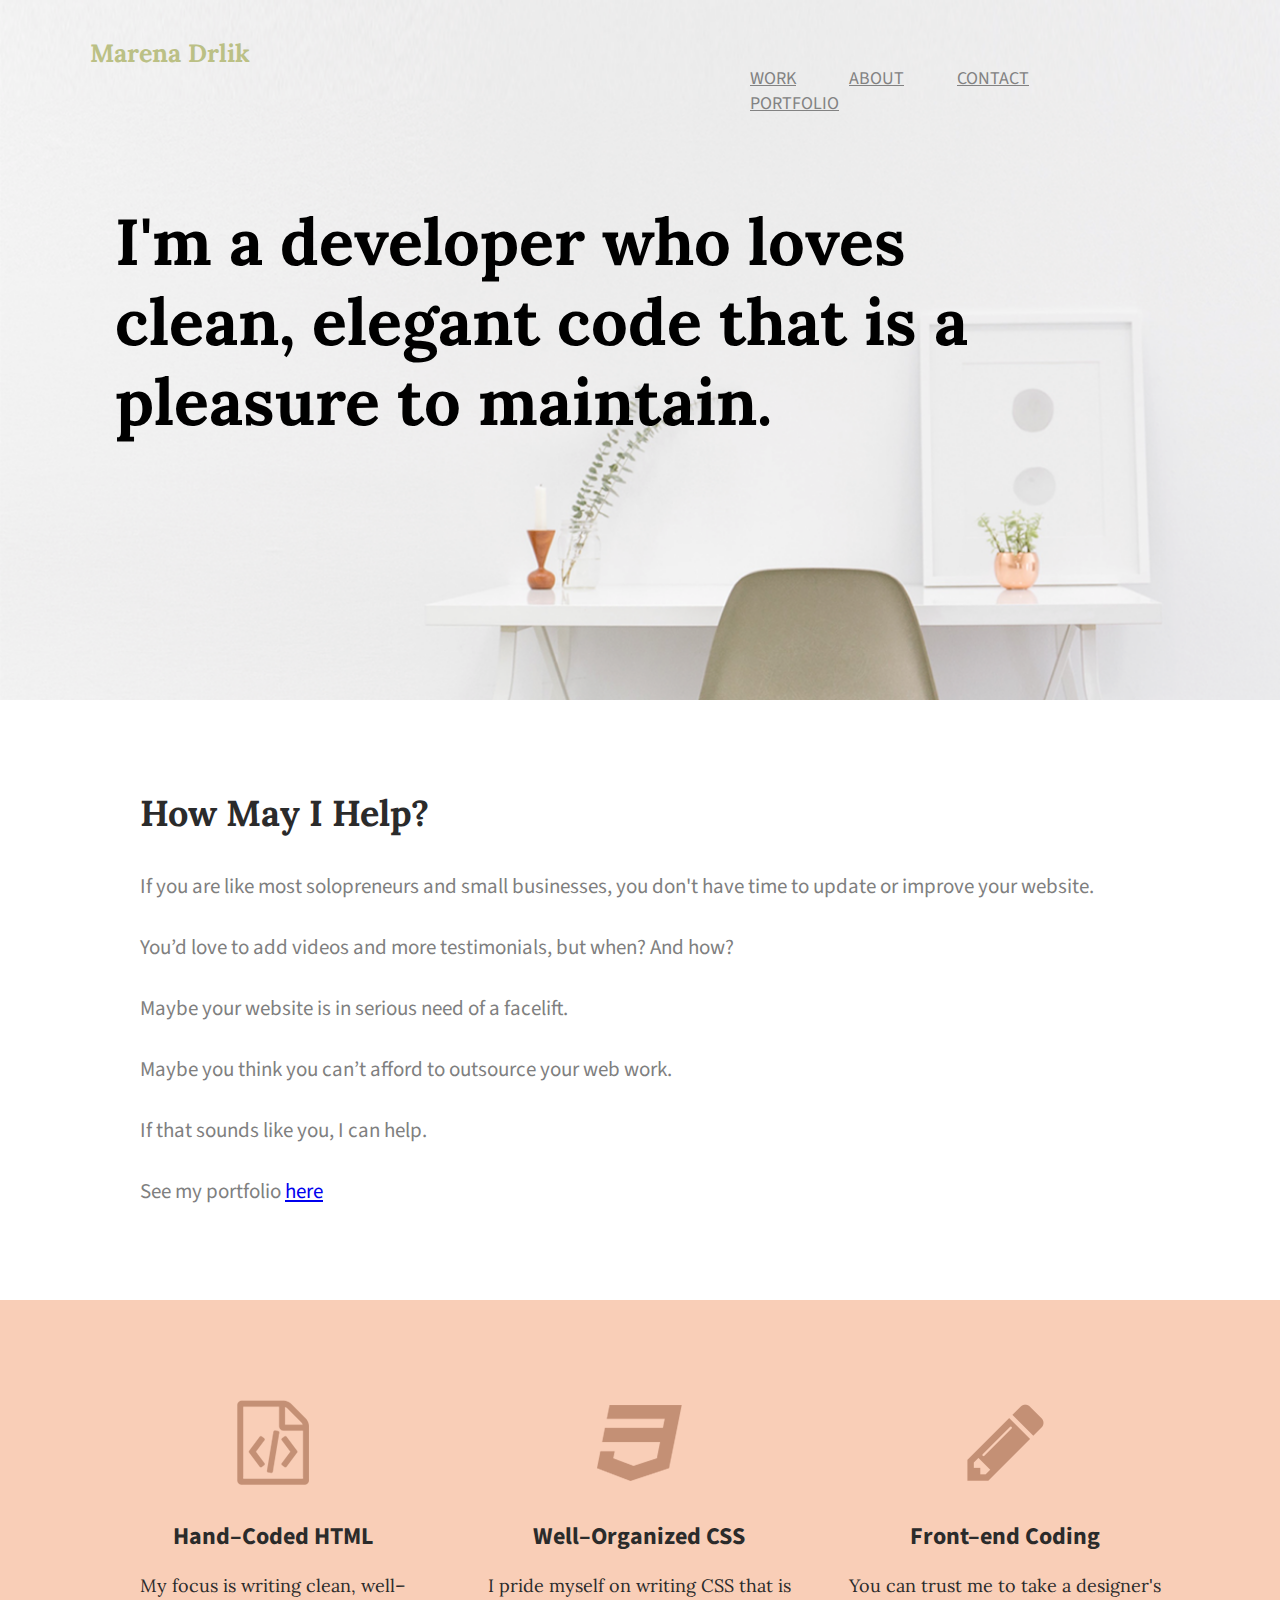
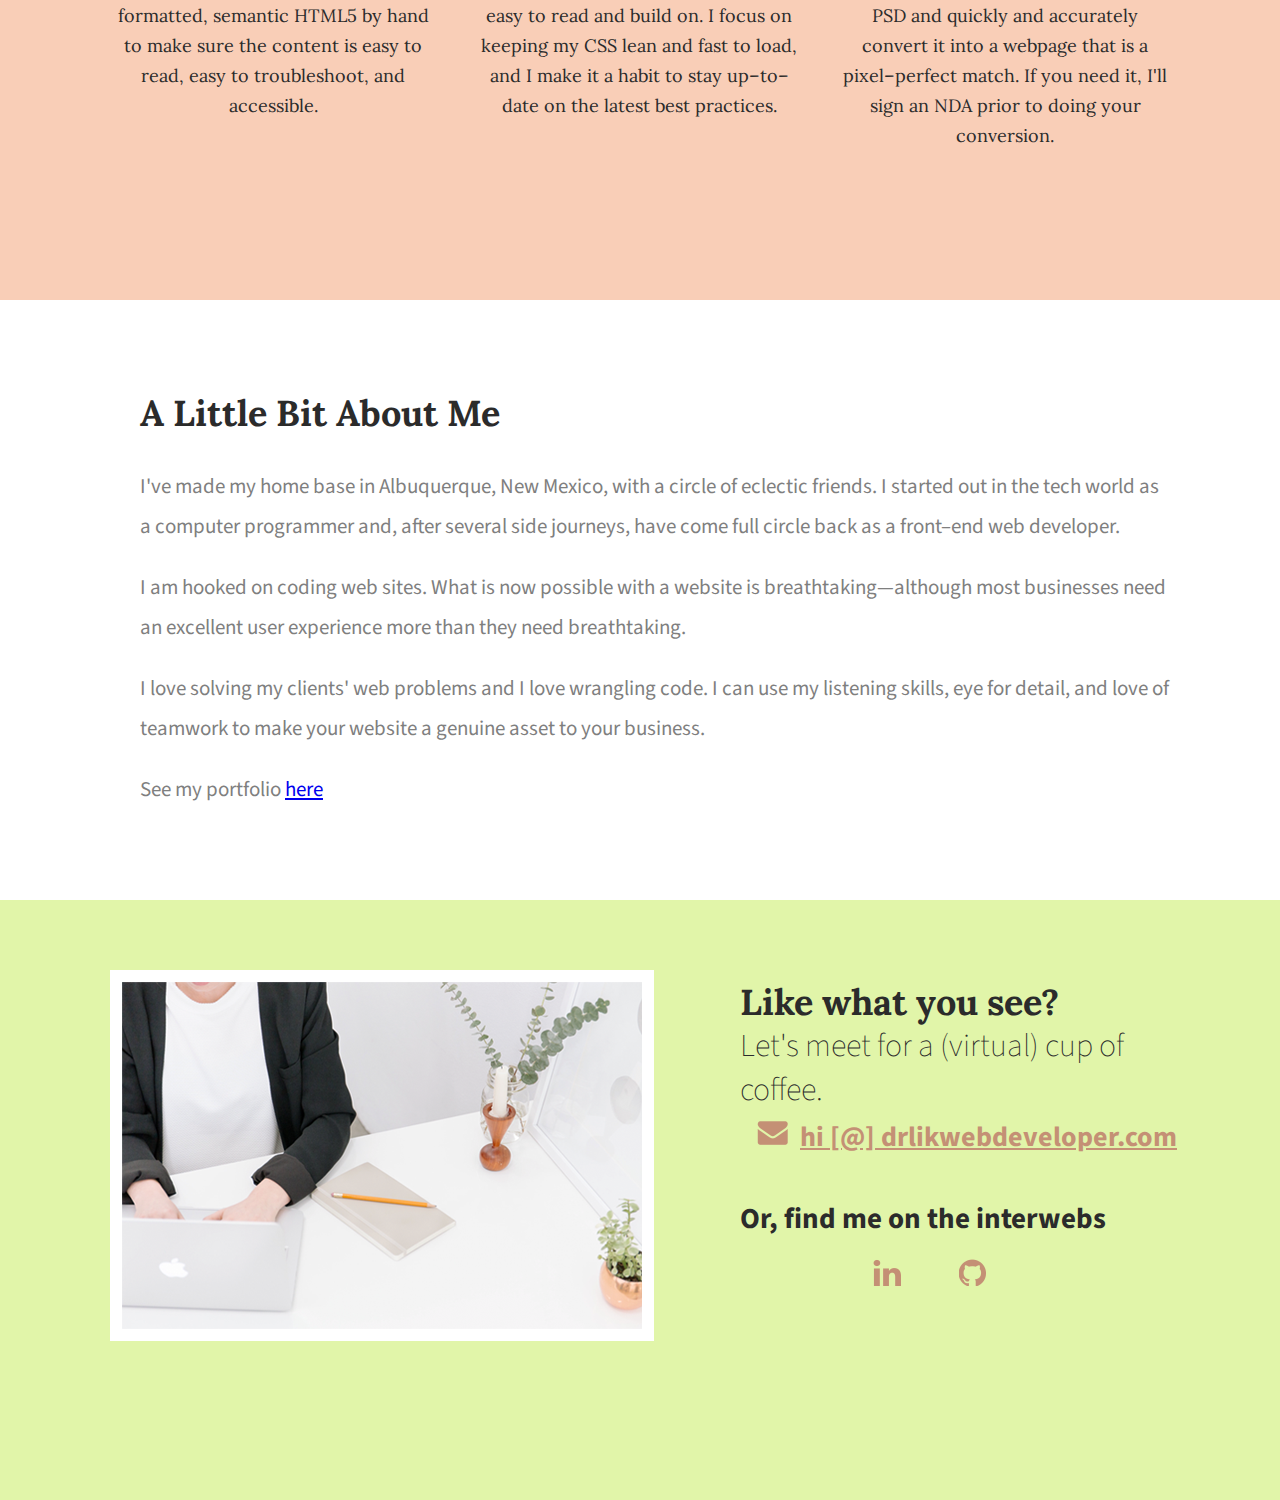
==== commit a8d08daf: "Added portfolio page to website" ====
--- a/index.html
+++ b/index.html
@@ -8,6 +8,8 @@
 	<link href='https://fonts.googleapis.com/css?family=Source+Sans+Pro:400,700' rel='stylesheet' type='text/css'>
 	<link href="https://fonts.googleapis.com/css?family=Lora:400,700" rel="stylesheet" type="text/css">
 </head>
+
+
 <body>
 	<header>
 		<div class="full-width">
@@ -20,13 +22,14 @@
 						<li><a href="#work1">work</a></li>
 						<li><a href="#about">about</a></li>
 						<li><a href="#contact">contact</a></li>
-						<li><a href="work/index.html">portfolio</a></li>
+						<li><a href="portfolio/index.html">portfolio</a></li>
 					</ul>
 				</nav>
 			</div>
 			<h2>I'm a developer who loves clean, elegant code that is a pleasure to maintain.</h2>
 		</div>
 	</header>
+
 
 	<main>
 		<section id="work1">
@@ -37,9 +40,10 @@
 					<p>Maybe your website is in serious need of a facelift. </p>
 					<p>Maybe you think you can’t afford to outsource your web work.</p>
 					<p>If that sounds like you, I can help.</p>
-					<p>See my portfolio <a href="work/index.html">here</a>
+					<p>See my portfolio <a href="portfolio/index.html">here</a>
 			</div>
-			<section id="work2">
+		</section>
+		<section id="work2">
 			<div class="full-width">
 				<div class="third-width">
 					<img src="image/icon-html.png" alt="HTML Icon"/>
@@ -58,37 +62,35 @@
 				</div>
 			</div>
 		</section>
-
-		<!--<section id="work">
-
-		</section>-->
-
 		<section id="about">
 			<div class="full-width">
 				<h2>A Little Bit About Me</h2>
 				<p>I've made my home base in Albuquerque, New Mexico, with a circle of eclectic friends. I started out in the tech world as a computer programmer and, after several side journeys, have come full circle back as a front&ndash;end web developer.</p>
 				<p>I am hooked on coding web sites. What is now possible with a website is breathtaking&mdash;although most businesses need an excellent user experience more than they need breathtaking.</p>
 				<p>I love solving my clients' web problems and I love wrangling code. I can use my listening skills, eye for detail, and love of teamwork to make your website a genuine asset to your business.</p>
+				<p>See my portfolio <a href="portfolio/index.html">here</a>
 			</div>
 		</section>
+	</main>
 
-		<footer id="contact">
-			<div class="full-width">
-				<div class="half-width">
-					<img id="contact-img" src="image/contact.png" alt="Woman Working at Laptop">
-				</div>
-				<div class="half-width">
-					<h2>Like what you see?</h2>
-					<h3 id="email-header">Let's meet for a (virtual) cup of coffee.</h3>
-					<a href="drlik@drlikwebdeveloper.com"><img id="envelope" src="image/icon-envelope.png" alt="Envelope Icon">hi [@] drlikwebdeveloper.com</a>
-					<h3 id="socialmedia-header">Or, find me on the interwebs</h3>
-					<ul>
-						<li><a href="https://www.linkedin.com/in/marenadrlik/"><img src="image/icon-linkedin.png" alt="LinkedIn Icon"></a></li>
-						<li><a href="http://www.github.com/mdrlik0125"><img src="image/icon-github.png" alt="GitHub Icon"></a></li>
-					</ul>
-				</div>
+
+	<footer id="contact">
+		<div class="full-width">
+			<div class="half-width">
+				<img id="contact-img" src="image/contact.png" alt="Woman Working at Laptop">
 			</div>
-		</footer>
-	</main>
+			<div class="half-width">
+				<h2>Like what you see?</h2>
+				<h3 id="email-header">Let's meet for a (virtual) cup of coffee.</h3>
+				<a href="mailto:marena@drlikwebdeveloper.com"><img id="envelope" src="image/icon-envelope.png" alt="Envelope Icon">hi [@] drlikwebdeveloper.com</a>
+				<h3 id="socialmedia-header">Or, find me on the interwebs</h3>
+				<ul>
+					<li><a href="https://www.linkedin.com/in/marenadrlik/"><img src="image/icon-linkedin.png" alt="LinkedIn Icon"></a></li>
+					<li><a href="http://www.github.com/mdrlik0125"><img src="image/icon-github.png" alt="GitHub Icon"></a></li>
+				</ul>
+			</div>
+		</div>
+	</footer>
+
 </body>
 </html>
--- a/css/main.css
+++ b/css/main.css
@@ -1,4 +1,5 @@
 /****** BASE STYLES ********/
+
 body{
 	font-family: 'Source Sans Pro', sans serif;
 	color: #2b2b2b;
@@ -8,7 +9,10 @@
 	height: 600px;
 }
 
+
+
 /****** GRID ******/
+
 .full-width{
 	width: 1100px;
 	margin: 0 auto;
@@ -24,7 +28,10 @@
 	float: left;
 }
 
+
+
 /****** Header Section ******/
+
 header{
 	background: no-repeat url("../image/hero-700.png");
 	background-size: cover;
@@ -33,7 +40,7 @@
 
 header h1{
 	padding: 20px 0;
-	font-family: "Lora";
+	font-family: "Lora", serif;
 	font-size: 25px;
 	color: #BBC085;
 }
@@ -41,14 +48,11 @@
 header h2{
 	width: 900px;
 	clear: both;
-	font-family: "Lora";
+	font-family: "Lora", serif;
 	font-size: 65px;
 	line-height: 80px;
 	color: black;
 	padding: 20px 0 20px 25px;
-}
-header h2 span{
-	color: #BDBDBD;
 }
 
 nav{
@@ -72,7 +76,10 @@
 	padding-left: 50px;
 }
 
+
+
 /****** Work1 Section ******/
+
 #work1 .full-width{
 	padding: 60px 0;
 }
@@ -91,7 +98,10 @@
 	padding-right: 20px;
 }
 
+
+
 /****** Work2 Section ******/
+
 #work2{
 	background: #F9CEB7;
 	text-align: center;
@@ -113,13 +123,16 @@
 }
 
 #work2 p{
-	font-family: "Lora";
+	font-family: "Lora", serif;
 	font-size: 18px;
 	line-height: 30px;
 	padding: 0 20px;
 }
 
+
+
 /****** About Section ******/
+
 #about .full-width{
 	padding: 60px 0;
 }
@@ -138,7 +151,10 @@
 	padding-right: 20px;
 }
 
+
+
 /****** Contact Section (in footer) ******/
+
 #contact{
 	background: #E1F5A9;
 }
@@ -162,7 +178,7 @@
 }
 
 #contact h2{
-	font-family: "Lora";
+	font-family: "Lora", serif;
 	font-size: 36px;
 	line-height: 44px;
 }
@@ -203,24 +219,39 @@
 	padding-right: 48px;
 }
 
-/****** PORTFOLIO Page ******/
-
-#portfolio img{
-	background: no-repeat url("../image/hero-700.png");
-	background-size: cover;
-	height: 300px;
-}
+
+
+/****** PORTFOLIO PAGE ******/
 
 #portfolio .full-width{
-	padding: 0px 0;
+  height: 1450px;
 }
 
 #portfolio .half-width{
-	padding: 0px 0:
-}
-
-#portfolio h1{
-	font-family: "Lora", serif;
-	font-size: 24px;
-	padding-left: 50px;
-}
+  height: 350px;
+  padding-top: 55px;
+}
+
+#portfolio h2{
+  margin: 0;
+  font-family: 'Lora', serif;
+  font-size: 38px;
+  font-weight: bold;
+  padding: 50px 0 60px 0;
+  text-align: center;
+  text-transform: capitalize;
+}
+
+#portfolio h3{
+  margin: 0;
+	font-size: 27px;
+  font-weight: bold;
+	padding: 0 0 15px 50px;
+  text-transform: capitalize;
+}
+
+#portfolio p{
+  margin: 0;
+	font-size: 21px;
+	padding: 0 0 15px 50px;
+}
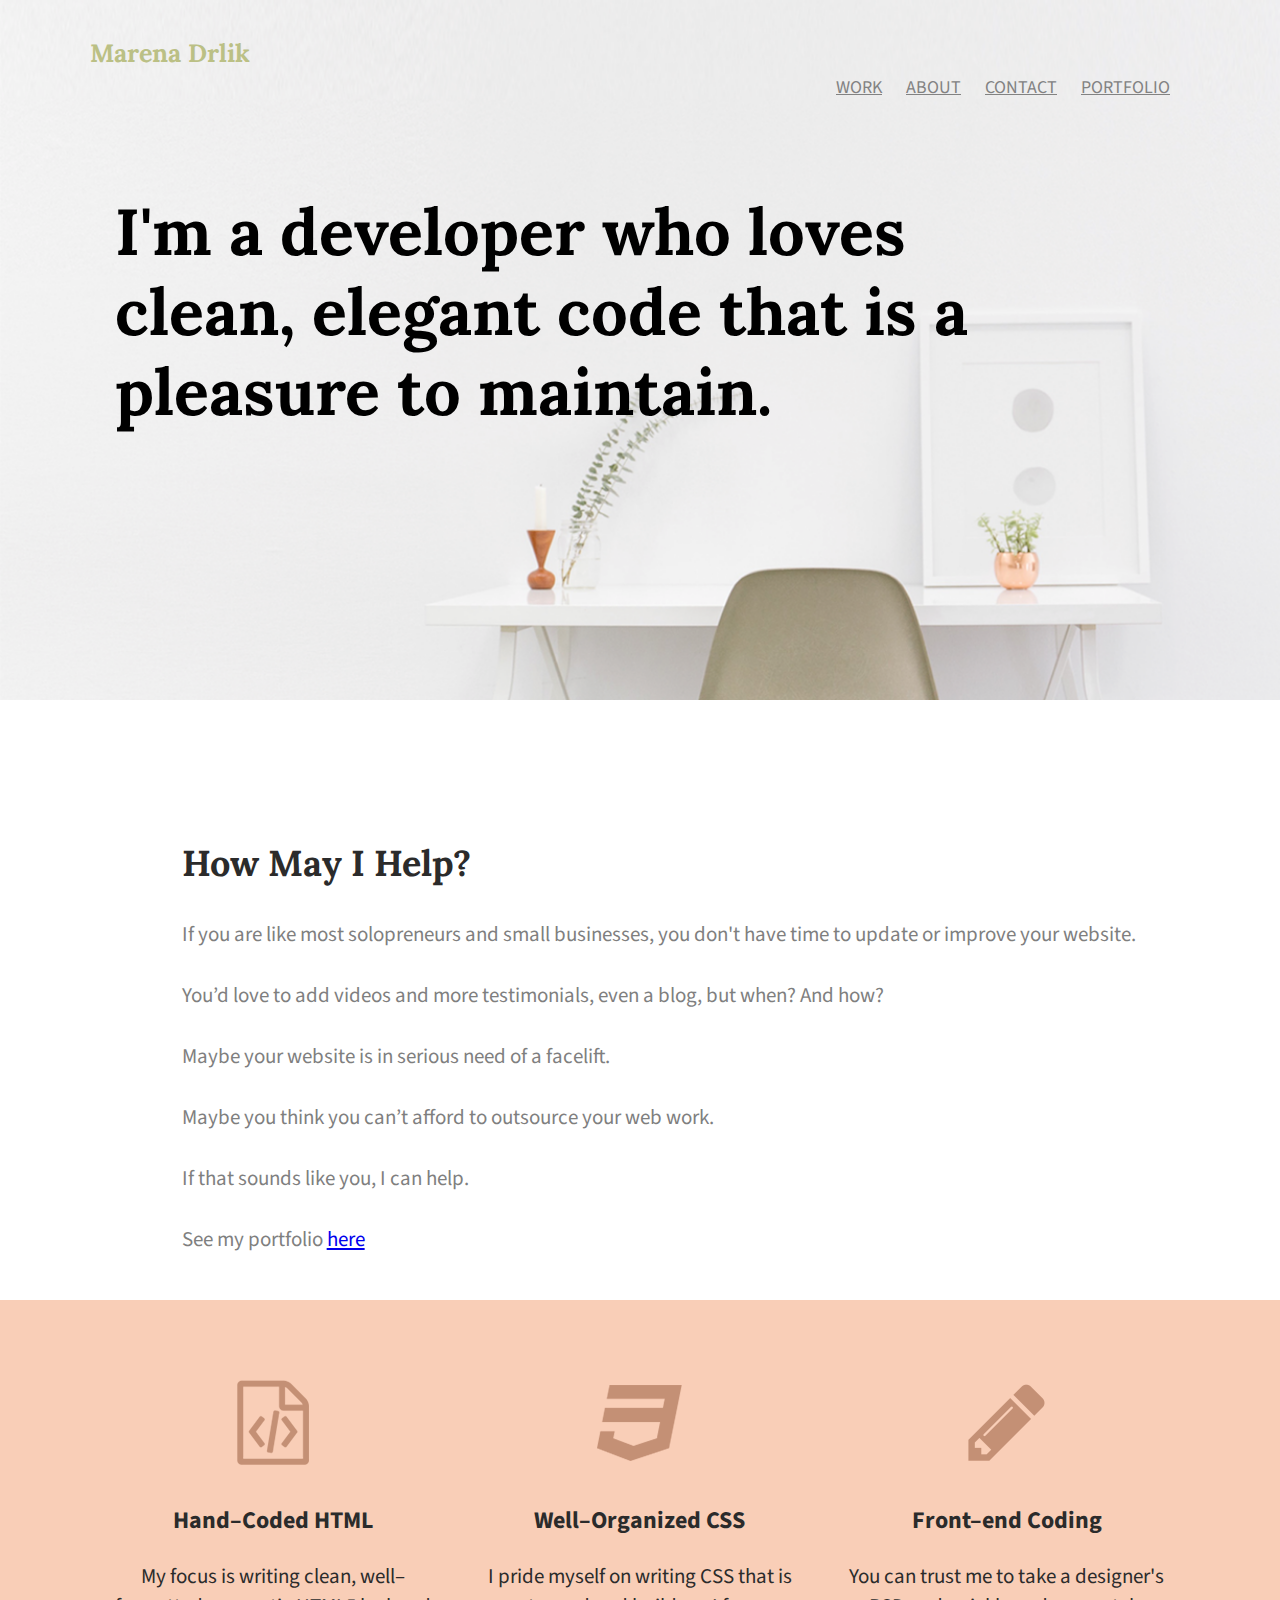
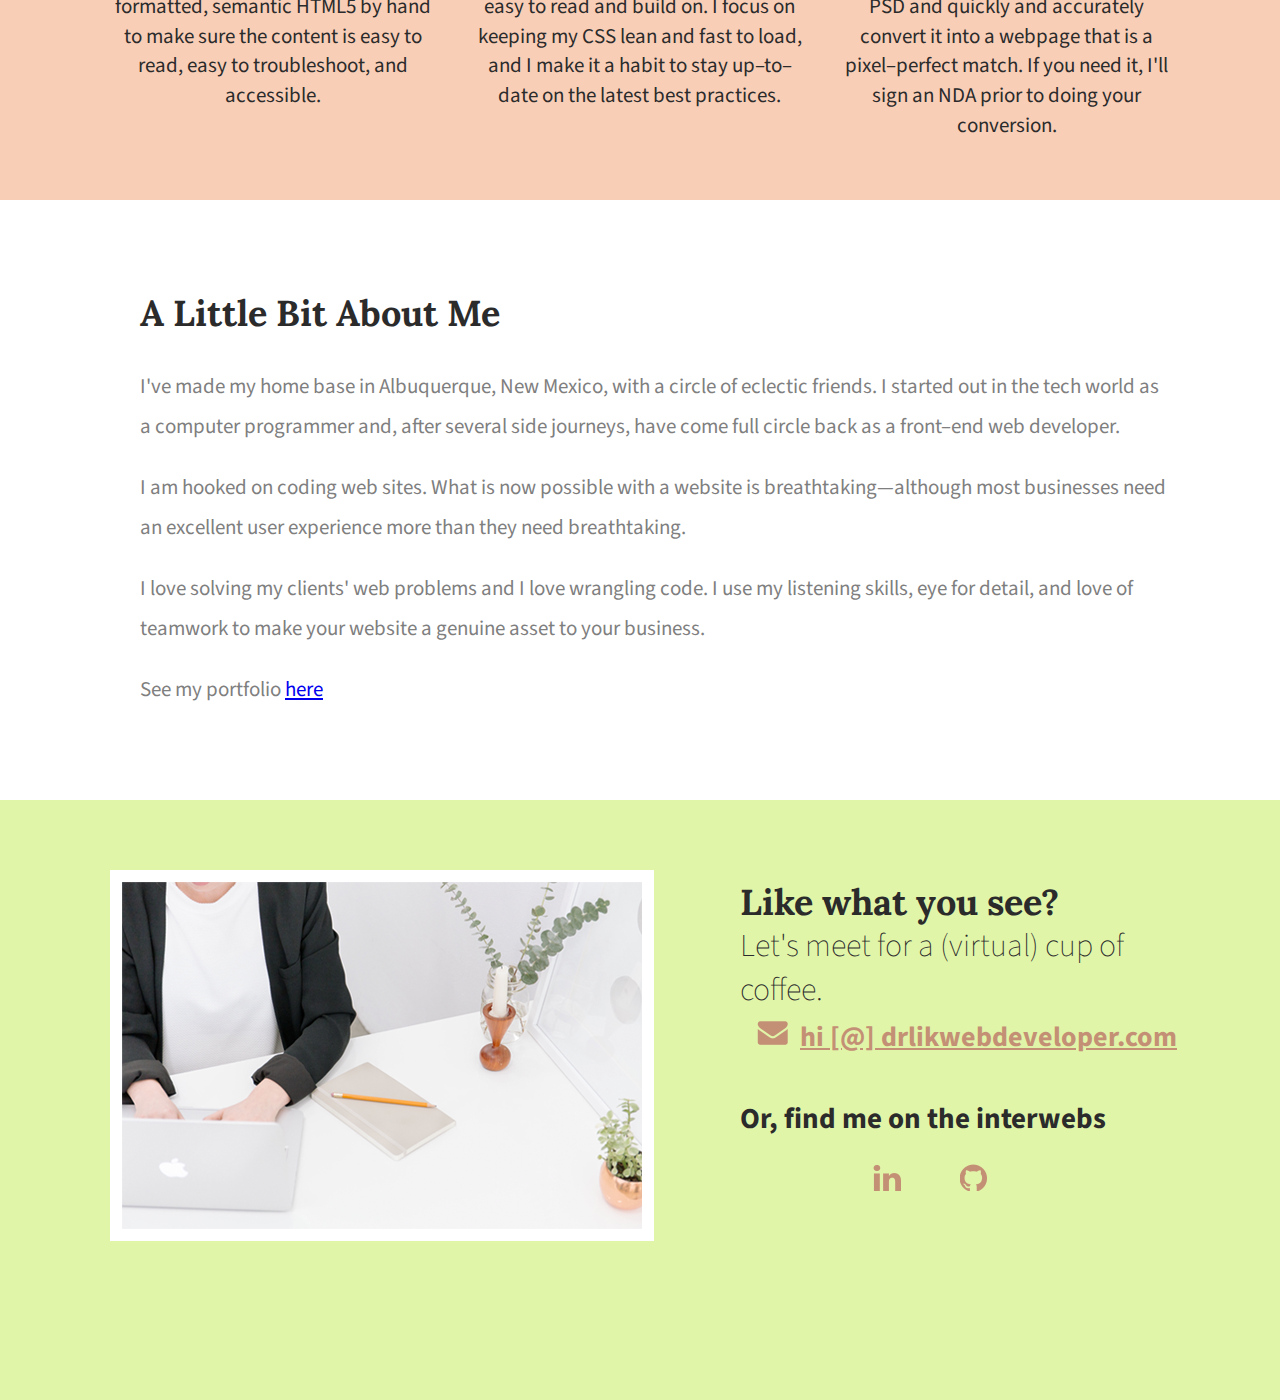
==== commit e036fed8: "Improved portfolio content and navigation bar, tweeks to home page" ====
--- a/index.html
+++ b/index.html
@@ -23,6 +23,7 @@
 						<li><a href="#about">about</a></li>
 						<li><a href="#contact">contact</a></li>
 						<li><a href="portfolio/index.html">portfolio</a></li>
+						<!-- <li><a href="portfolio/index.html">portfolio</a></li> -->
 					</ul>
 				</nav>
 			</div>
@@ -36,7 +37,7 @@
 			<div class="full-width">
 				<h2>How May I Help?</h2>
 					<p>If you are like most solopreneurs and small businesses, you don't have time to update or improve your website.</p>
-					<p>You’d love to add videos and more testimonials, but when? And how?</p>
+					<p>You’d love to add videos and more testimonials, even a blog, but when? And how?</p>
 					<p>Maybe your website is in serious need of a facelift. </p>
 					<p>Maybe you think you can’t afford to outsource your web work.</p>
 					<p>If that sounds like you, I can help.</p>
@@ -67,7 +68,7 @@
 				<h2>A Little Bit About Me</h2>
 				<p>I've made my home base in Albuquerque, New Mexico, with a circle of eclectic friends. I started out in the tech world as a computer programmer and, after several side journeys, have come full circle back as a front&ndash;end web developer.</p>
 				<p>I am hooked on coding web sites. What is now possible with a website is breathtaking&mdash;although most businesses need an excellent user experience more than they need breathtaking.</p>
-				<p>I love solving my clients' web problems and I love wrangling code. I can use my listening skills, eye for detail, and love of teamwork to make your website a genuine asset to your business.</p>
+				<p>I love solving my clients' web problems and I love wrangling code. I use my listening skills, eye for detail, and love of teamwork to make your website a genuine asset to your business.</p>
 				<p>See my portfolio <a href="portfolio/index.html">here</a>
 			</div>
 		</section>
--- a/css/main.css
+++ b/css/main.css
@@ -1,30 +1,43 @@
 /****** BASE STYLES ********/
+/*** change the fixed-width design into a fluid design.  Full-width of the webiste is 1100px. ***/
 
 body{
-	font-family: 'Source Sans Pro', sans serif;
+	font-family: "Source Sans Pro", sans serif;
 	color: #2b2b2b;
-}
-
-#work1, #work2, #about, #contact {
+	font-size: 21px;
+}
+
+/* height of website calculated at 2284.68px */
+
+#work1, #about, #contact {
+	/*** Full-width = 1100px, height = 600px ***/
+	/* height: 54.54545454%; */
 	height: 600px;
 }
 
+#work2 {
+	height: 500px;
+}
+
 
 
 /****** GRID ******/
 
 .full-width{
+	/*** change the fixed-width design into a fluid design.  Full-width of the website is 1100px. ***/
 	width: 1100px;
 	margin: 0 auto;
 }
 
 .half-width{
-	width: 550px;
+	/*** Half-width of the website is 550px. ***/
+	width: 50%;
 	float: left;
 }
 
 .third-width{
-	width: 366px;
+	/*** Third-width of the website is 366px. ***/
+	width: 33.333333%;
 	float: left;
 }
 
@@ -34,30 +47,38 @@
 
 header{
 	background: no-repeat url("../image/hero-700.png");
+	/* background-size: 100% auto; */
 	background-size: cover;
-	height: 700px;
+	/*** Full-width = 1100px, height = 700px; ***/
+  height: 700px;
 }
 
 header h1{
-	padding: 20px 0;
-	font-family: "Lora", serif;
-	font-size: 25px;
-	color: #BBC085;
+  color: #BBC085;
+	font-family: "Lora", serif;
+	font-size: 1.195em; /* 25 divided by 21 */
+	/*** h1 occupies element that is 550px (half-width) padding = 20px ***/
+	padding: 3.6363636% 0;  /* 20 divided by 550 */
 }
 
 header h2{
-	width: 900px;
+	/*** h2 occupies element that is 1100px (full-width) ***/
 	clear: both;
-	font-family: "Lora", serif;
-	font-size: 65px;
-	line-height: 80px;
 	color: black;
-	padding: 20px 0 20px 25px;
+	font-family: "Lora", serif;
+	font-size: 3.095em; /* 65 divided by 21 */
+	line-height: 1.230em; /* 80 divided by 65 - must be realtive to font-size */
+	padding: 1.8181818% 0 1.8181818% 2.27272727%; /* padding: 20px 0 20px 25px */
+	width: 81.81818181%; /* 900 divided by 1100 */
 }
 
 nav{
+	/*** nav elements occupy a half-width element (550px) ***/
 	float: right;
+	/*** padding: 50px 20px ***/
+	/* padding: 9.09090909% 3.63636363%; /* 50 divided by 550 and 20 divided by 550 */
 	padding: 50px 20px;
+	/* text-align: left; */
 }
 
 nav ul {
@@ -69,11 +90,13 @@
 }
 
 nav ul li a{
+	/*** each list item occupies element that is half-width (550px) ***/
+	color: #828282;
+	font-size: 0.857em; /* 18 divided by 21 */
+	/* padding-left: 9.09090909%; /* padding-left: 50px, */
+	padding-left: 20px;
+	text-decoration: underline;
 	text-transform: uppercase;
-	text-decoration: underline;
-	font-size: 18px;
-	color: #828282;
-	padding-left: 50px;
 }
 
 
@@ -81,21 +104,25 @@
 /****** Work1 Section ******/
 
 #work1 .full-width{
-	padding: 60px 0;
+	/*** padding: 60px 0px, work height = 600px, full-width = 1100px***/
+	padding: 8.571429% 0;
 }
 
 #work1 h2{
 	font-family: "Lora", serif;
-	font-size: 36px;
-	padding-left: 50px;
+	font-size: 1.714em; /* 36 divided by 21 */
+	/*** padding-left: 50px, work height = 600px, full-width = 1100px***/
+	padding-left: 8.33333333%;
 }
 
 #work1 p{
-	font-size: 21px;
+	font-size: 1em;
 	color: #7F7F7F;
-	line-height: 40px;
-	padding-left: 50px;
-	padding-right: 20px;
+	line-height: 1.904em; /* 40 divided by 21 */
+	/*** padding-left: 50px, work height = 600px, full-width = 1100px***/
+	padding-left: 8.33333333%;
+	/*** padding-right: 20px work height = 600px, full-width = 1100px***/
+	padding-right: 3.33333333%;
 }
 
 
@@ -108,24 +135,28 @@
 }
 
 #work2 .full-width{
-	padding: 100px 0;
+	/*** padding: 100px 0px, work height = 600px, full-width = 1100px***/
+	padding: 80px 0px;
 }
 
 #work2 img{
+	/*** padding-bottom: 30px work height = 600px, full-width = 1100px***/
 	padding-bottom: 30px;
 }
 
 #work2 h3{
-	font-size: 24px;
-	line-height: 32px;
+	font-size: 1.142em; /* 24 divided by 21 */
+	line-height: 1.523em; /* 32 divided by 21 */
+	/*** padding-bottom: 30px work height = 600px, full-width = 1100px***/
 	width: 60%;
 	margin: 0 auto;
 }
 
 #work2 p{
-	font-family: "Lora", serif;
-	font-size: 18px;
-	line-height: 30px;
+	/*** font-family: "Lora", serif; ***/
+	font-size: 21px; /* 18 divided by 21 */
+	line-height: 1.428em; /* 30 divided by 21 */
+	/*** padding: 0 20px, work height = 600px, full-width = 1100px***/
 	padding: 0 20px;
 }
 
@@ -134,12 +165,14 @@
 /****** About Section ******/
 
 #about .full-width{
+	/*** padding: 60px 0, about height = 600px, full-width = 1100px***/
 	padding: 60px 0;
 }
 
 #about h2{
 	font-family: "Lora", serif;
 	font-size: 36px;
+	/*** padding-left: 50px, about height = 600px, full-width = 1100px***/
 	padding-left: 50px;
 }
 
@@ -147,7 +180,9 @@
 	font-size: 21px;
 	color: #7F7F7F;
 	line-height: 40px;
+	/*** padding-left: 50px, about height = 600px, full-width = 1100px***/
 	padding-left: 50px;
+	/*** padding-right: 20px, about height = 600px, full-width = 1100px***/
 	padding-right: 20px;
 }
 
@@ -160,20 +195,24 @@
 }
 
 #contact .full-width{
+	/*** padding: 50px 0, contact height = 600px, full-width = 1100px***/
 	padding: 50px 0;
 }
 
 #contact img#contact-img{
+	/*** padding: 50px 0, contact height = 600px, full-width = 1100px***/
 	margin: 20px;
 	border: 12px solid #FFFFFF;
 }
 
 #contact h2, #contact #email-header, #contact #socialmedia-header, #contact ul
 {
+	/*** padding: 50px 0, contact height = 600px, full-width = 1100px***/
 	padding-left: 100px;
 }
 
 #contact #envelope{
+	/*** padding: 50px 0, contact height = 600px, full-width = 1100px***/
 	padding: 0 10px 0 115px;
 }
 
@@ -187,6 +226,7 @@
 	font-size: 32px;
 	font-weight: 100;
 	line-height: 44px;
+	/*** padding: 50px 0, contact height = 600px, full-width = 1100px***/
 	margin: -30px 0 5px 0;
 }
 
@@ -194,6 +234,7 @@
 	font-size: 29px;
 	font-weight: bold;
 	line-height: 44px;
+	/*** padding: 50px 0, contact height = 600px, full-width = 1100px***/
 	margin: 40px 0 0 0;
 }
 
@@ -211,11 +252,13 @@
 #contact ul li{
 	display: inline-block;
 	position: relative;
+	/*** padding: 50px 0, contact height = 600px, full-width = 1100px***/
 	left: 130px;
 }
 
 #contact ul img{
 	font-size: 32px;
+	/*** padding: 50px 0, contact height = 600px, full-width = 1100px***/
 	padding-right: 48px;
 }
 
@@ -255,3 +298,15 @@
 	font-size: 21px;
 	padding: 0 0 15px 50px;
 }
+
+#portfolio ul{
+	margin: 0;
+	font-size: 21px;
+	padding: 0 0 10px 70px;
+}
+
+#portfolio ul li{
+	margin: 0;
+	font-size: 19px;
+	padding: 0 0 7px 10px;
+}
